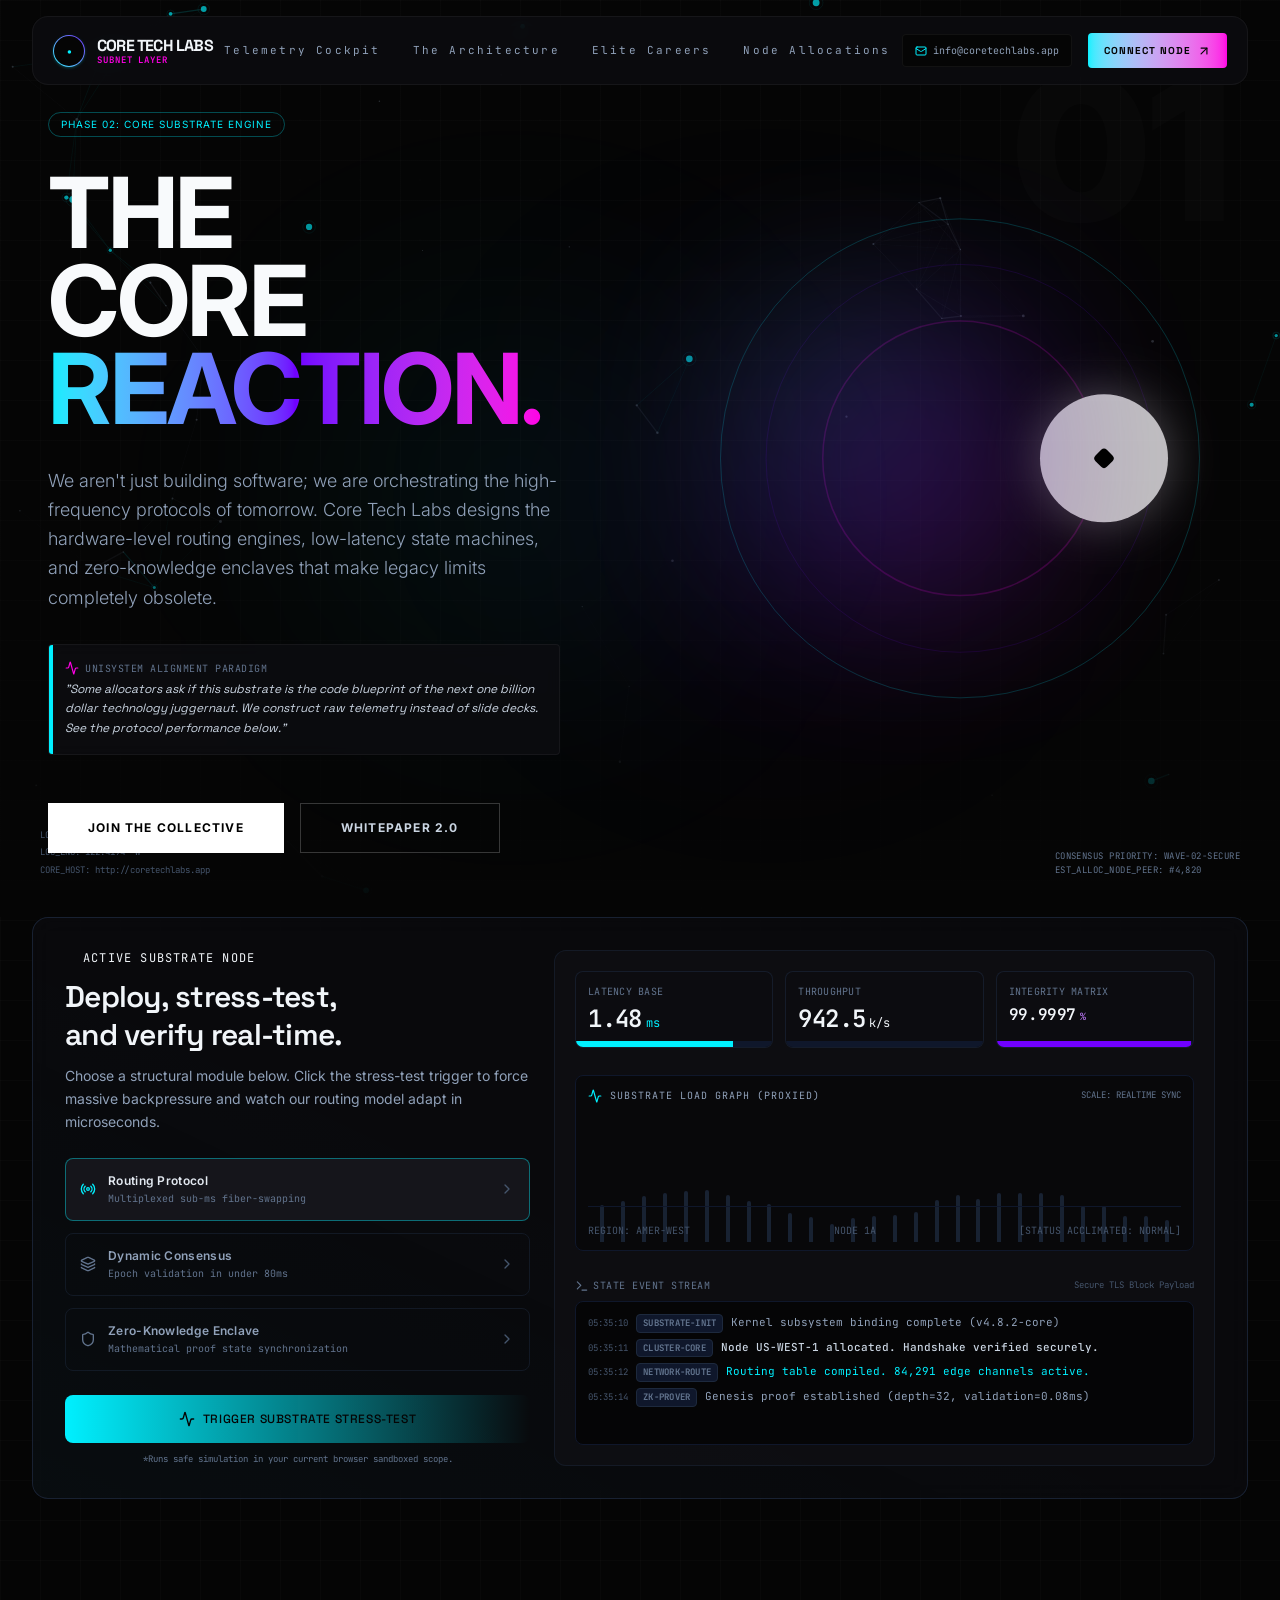
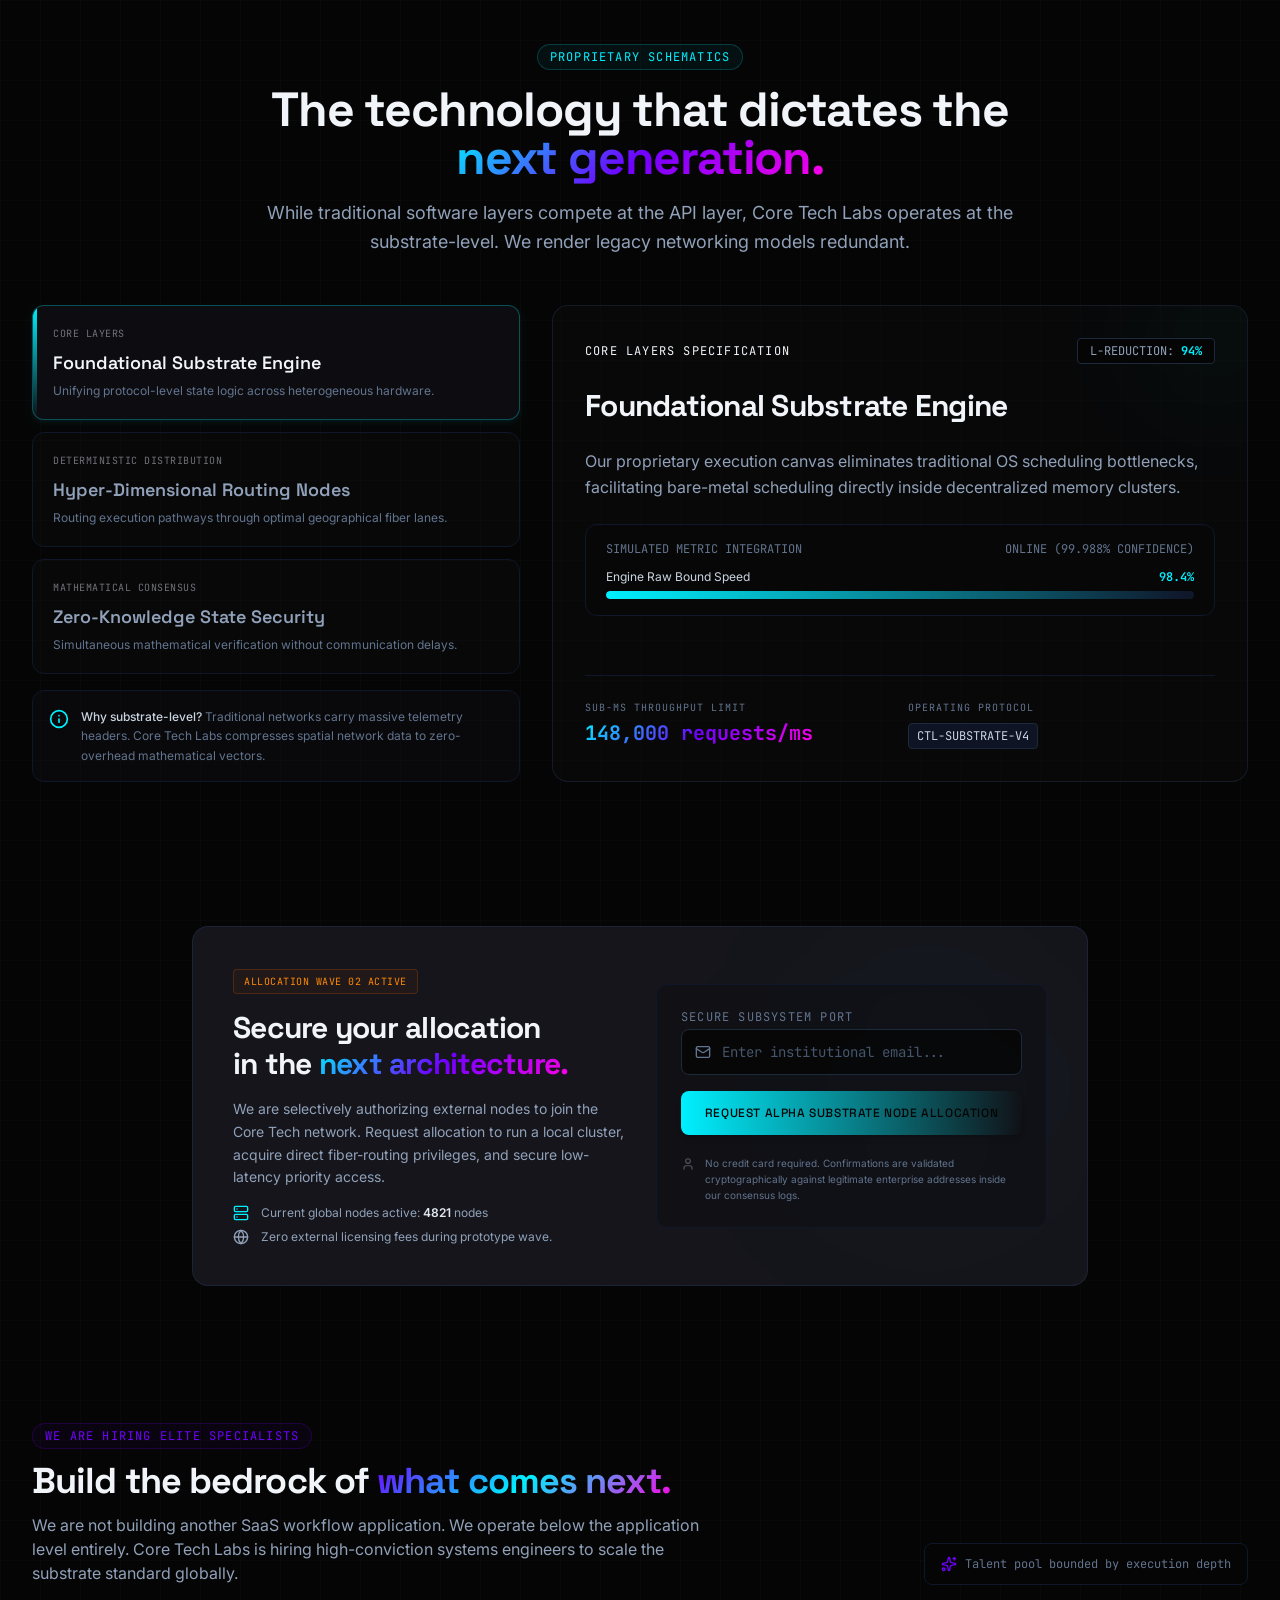
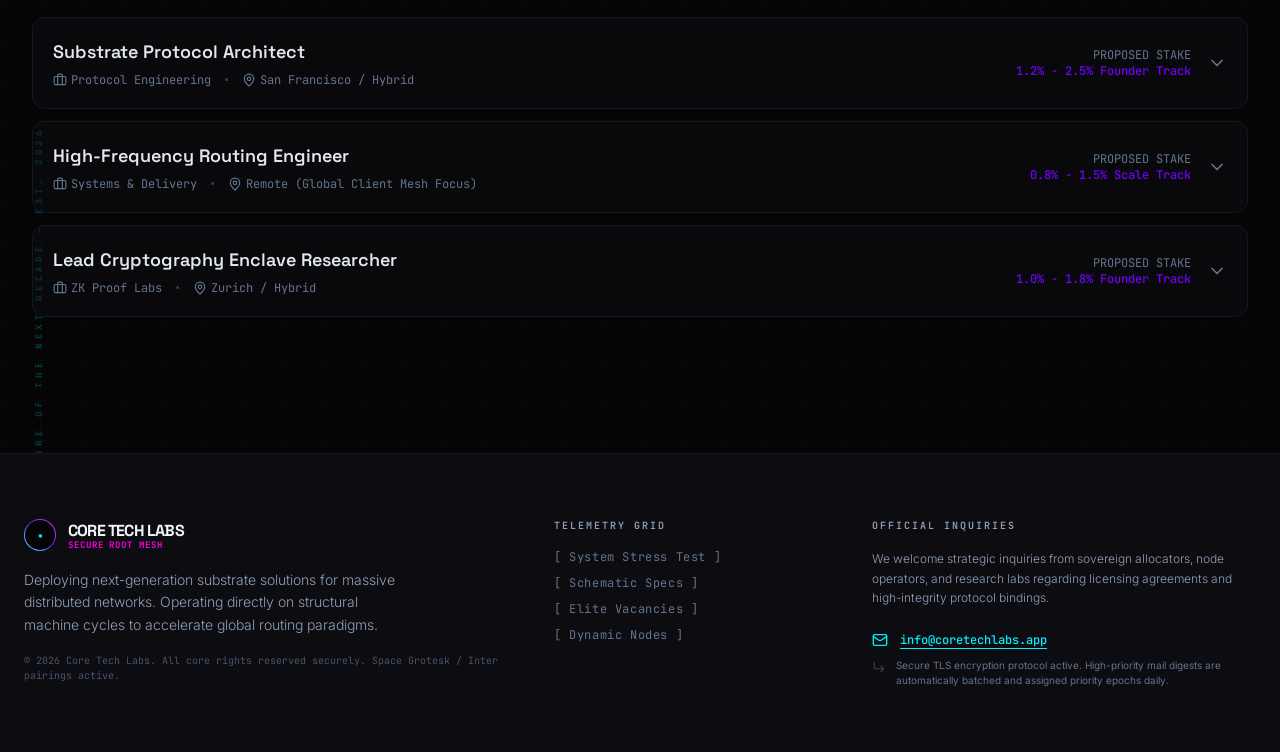
==== docs/index.html @ ce9cd4fb "CoreTech Labs landing page — AI Studio v2" ====
<!doctype html>
<html lang="en">
  <head>
    <meta charset="UTF-8" />
    <meta name="viewport" content="width=device-width, initial-scale=1.0" />
    <title>CoreTech Labs — Software Experiments</title>
    <script type="module" crossorigin src="./assets/index-CEmyGy9d.js"></script>
    <link rel="stylesheet" crossorigin href="./assets/index-C5Hu_gm9.css">
  </head>
  <body>
    <div id="root"></div>
  </body>
</html>
---- docs/assets/index-C5Hu_gm9.css ----
@import"https://fonts.googleapis.com/css2?family=Inter:ital,wght@0,300..900;1,300..900&family=Space+Grotesk:wght@300..700&family=JetBrains+Mono:ital,wght@0,100..800;1,100..800&display=swap";/*! tailwindcss v4.3.0 | MIT License | https://tailwindcss.com */@layer properties{@supports (((-webkit-hyphens:none)) and (not (margin-trim:inline))) or ((-moz-orient:inline) and (not (color:rgb(from red r g b)))){*,:before,:after,::backdrop{--tw-translate-x:0;--tw-translate-y:0;--tw-translate-z:0;--tw-scale-x:1;--tw-scale-y:1;--tw-scale-z:1;--tw-rotate-x:initial;--tw-rotate-y:initial;--tw-rotate-z:initial;--tw-skew-x:initial;--tw-skew-y:initial;--tw-scrollbar-thumb:#0000;--tw-scrollbar-track:#0000;--tw-space-y-reverse:0;--tw-space-x-reverse:0;--tw-border-style:solid;--tw-gradient-position:initial;--tw-gradient-from:#0000;--tw-gradient-via:#0000;--tw-gradient-to:#0000;--tw-gradient-stops:initial;--tw-gradient-via-stops:initial;--tw-gradient-from-position:0%;--tw-gradient-via-position:50%;--tw-gradient-to-position:100%;--tw-leading:initial;--tw-font-weight:initial;--tw-tracking:initial;--tw-shadow:0 0 #0000;--tw-shadow-color:initial;--tw-shadow-alpha:100%;--tw-inset-shadow:0 0 #0000;--tw-inset-shadow-color:initial;--tw-inset-shadow-alpha:100%;--tw-ring-color:initial;--tw-ring-shadow:0 0 #0000;--tw-inset-ring-color:initial;--tw-inset-ring-shadow:0 0 #0000;--tw-ring-inset:initial;--tw-ring-offset-width:0px;--tw-ring-offset-color:#fff;--tw-ring-offset-shadow:0 0 #0000;--tw-blur:initial;--tw-brightness:initial;--tw-contrast:initial;--tw-grayscale:initial;--tw-hue-rotate:initial;--tw-invert:initial;--tw-opacity:initial;--tw-saturate:initial;--tw-sepia:initial;--tw-drop-shadow:initial;--tw-drop-shadow-color:initial;--tw-drop-shadow-alpha:100%;--tw-drop-shadow-size:initial;--tw-backdrop-blur:initial;--tw-backdrop-brightness:initial;--tw-backdrop-contrast:initial;--tw-backdrop-grayscale:initial;--tw-backdrop-hue-rotate:initial;--tw-backdrop-invert:initial;--tw-backdrop-opacity:initial;--tw-backdrop-saturate:initial;--tw-backdrop-sepia:initial;--tw-duration:initial;--tw-ease:initial}}}@layer theme{:root,:host{--font-sans:"Inter", ui-sans-serif, system-ui, sans-serif;--font-mono:"JetBrains Mono", ui-monospace, monospace;--color-red-400:oklch(70.4% .191 22.216);--color-orange-400:oklch(75% .183 55.934);--color-orange-500:oklch(70.5% .213 47.604);--color-yellow-400:oklch(85.2% .199 91.936);--color-teal-950:oklch(27.7% .046 192.524);--color-purple-400:oklch(71.4% .203 305.504);--color-slate-50:oklch(98.4% .003 247.858);--color-slate-100:oklch(96.8% .007 247.896);--color-slate-200:oklch(92.9% .013 255.508);--color-slate-300:oklch(86.9% .022 252.894);--color-slate-400:oklch(70.4% .04 256.788);--color-slate-500:oklch(55.4% .046 257.417);--color-slate-600:oklch(44.6% .043 257.281);--color-slate-700:oklch(37.2% .044 257.287);--color-slate-800:oklch(27.9% .041 260.031);--color-slate-900:oklch(20.8% .042 265.755);--color-zinc-500:oklch(55.2% .016 285.938);--color-zinc-600:oklch(44.2% .017 285.786);--color-black:#000;--color-white:#fff;--spacing:.25rem;--container-sm:24rem;--container-lg:32rem;--container-2xl:42rem;--container-3xl:48rem;--container-4xl:56rem;--container-7xl:80rem;--text-xs:.75rem;--text-xs--line-height:calc(1 / .75);--text-sm:.875rem;--text-sm--line-height:calc(1.25 / .875);--text-base:1rem;--text-base--line-height: 1.5 ;--text-lg:1.125rem;--text-lg--line-height:calc(1.75 / 1.125);--text-xl:1.25rem;--text-xl--line-height:calc(1.75 / 1.25);--text-2xl:1.5rem;--text-2xl--line-height:calc(2 / 1.5);--text-3xl:1.875rem;--text-3xl--line-height: 1.2 ;--text-4xl:2.25rem;--text-4xl--line-height:calc(2.5 / 2.25);--text-5xl:3rem;--text-5xl--line-height:1;--font-weight-light:300;--font-weight-medium:500;--font-weight-semibold:600;--font-weight-bold:700;--font-weight-black:900;--tracking-tighter:-.05em;--tracking-tight:-.025em;--tracking-wide:.025em;--tracking-wider:.05em;--tracking-widest:.1em;--leading-tight:1.25;--leading-normal:1.5;--leading-relaxed:1.625;--radius-sm:.25rem;--radius-lg:.5rem;--radius-xl:.75rem;--radius-2xl:1rem;--ease-in-out:cubic-bezier(.4, 0, .2, 1);--animate-spin:spin 1s linear infinite;--animate-ping:ping 1s cubic-bezier(0, 0, .2, 1) infinite;--animate-pulse:pulse 2s cubic-bezier(.4, 0, .6, 1) infinite;--blur-sm:8px;--blur-md:12px;--blur-lg:16px;--default-transition-duration:.15s;--default-transition-timing-function:cubic-bezier(.4, 0, .2, 1);--default-font-family:var(--font-sans);--default-mono-font-family:var(--font-mono);--font-display:"Space Grotesk", "Inter", sans-serif;--color-brand-cyan:#00f0ff;--color-brand-purple:#7000ff;--color-brand-magenta:#ff00e5;--color-brand-dark:#050505;--color-brand-dark-surface:#0d0d11;--color-brand-dark-card:#15151b;--animate-glow:glow 4s ease-in-out infinite alternate;--animate-pulse-slow:pulse-slow 8s cubic-bezier(.4, 0, .6, 1) infinite;--animate-float:float 6s ease-in-out infinite}}@layer base{*,:after,:before,::backdrop{box-sizing:border-box;border:0 solid;margin:0;padding:0}::file-selector-button{box-sizing:border-box;border:0 solid;margin:0;padding:0}html,:host{-webkit-text-size-adjust:100%;-moz-tab-size:4;tab-size:4;line-height:1.5;font-family:var(--default-font-family,ui-sans-serif, system-ui, sans-serif, "Apple Color Emoji", "Segoe UI Emoji", "Segoe UI Symbol", "Noto Color Emoji");font-feature-settings:var(--default-font-feature-settings,normal);font-variation-settings:var(--default-font-variation-settings,normal);-webkit-tap-highlight-color:transparent}hr{height:0;color:inherit;border-top-width:1px}abbr:where([title]){-webkit-text-decoration:underline dotted;text-decoration:underline dotted}h1,h2,h3,h4,h5,h6{font-size:inherit;font-weight:inherit}a{color:inherit;-webkit-text-decoration:inherit;text-decoration:inherit}b,strong{font-weight:bolder}code,kbd,samp,pre{font-family:var(--default-mono-font-family,ui-monospace, SFMono-Regular, Menlo, Monaco, Consolas, "Liberation Mono", "Courier New", monospace);font-feature-settings:var(--default-mono-font-feature-settings,normal);font-variation-settings:var(--default-mono-font-variation-settings,normal);font-size:1em}small{font-size:80%}sub,sup{vertical-align:baseline;font-size:75%;line-height:0;position:relative}sub{bottom:-.25em}sup{top:-.5em}table{text-indent:0;border-color:inherit;border-collapse:collapse}:-moz-focusring{outline:auto}progress{vertical-align:baseline}summary{display:list-item}ol,ul,menu{list-style:none}img,svg,video,canvas,audio,iframe,embed,object{vertical-align:middle;display:block}img,video{max-width:100%;height:auto}button,input,select,optgroup,textarea{font:inherit;font-feature-settings:inherit;font-variation-settings:inherit;letter-spacing:inherit;color:inherit;opacity:1;background-color:#0000;border-radius:0}::file-selector-button{font:inherit;font-feature-settings:inherit;font-variation-settings:inherit;letter-spacing:inherit;color:inherit;opacity:1;background-color:#0000;border-radius:0}:where(select:is([multiple],[size])) optgroup{font-weight:bolder}:where(select:is([multiple],[size])) optgroup option{padding-inline-start:20px}::file-selector-button{margin-inline-end:4px}::placeholder{opacity:1}@supports (not ((-webkit-appearance:-apple-pay-button))) or (contain-intrinsic-size:1px){::placeholder{color:currentColor}@supports (color:color-mix(in lab,red,red)){::placeholder{color:color-mix(in oklab,currentcolor 50%,transparent)}}}textarea{resize:vertical}::-webkit-search-decoration{-webkit-appearance:none}::-webkit-date-and-time-value{min-height:1lh;text-align:inherit}::-webkit-datetime-edit{display:inline-flex}::-webkit-datetime-edit-fields-wrapper{padding:0}::-webkit-datetime-edit{padding-block:0}::-webkit-datetime-edit-year-field{padding-block:0}::-webkit-datetime-edit-month-field{padding-block:0}::-webkit-datetime-edit-day-field{padding-block:0}::-webkit-datetime-edit-hour-field{padding-block:0}::-webkit-datetime-edit-minute-field{padding-block:0}::-webkit-datetime-edit-second-field{padding-block:0}::-webkit-datetime-edit-millisecond-field{padding-block:0}::-webkit-datetime-edit-meridiem-field{padding-block:0}::-webkit-calendar-picker-indicator{line-height:1}:-moz-ui-invalid{box-shadow:none}button,input:where([type=button],[type=reset],[type=submit]){-webkit-appearance:button;-moz-appearance:button;appearance:button}::file-selector-button{-webkit-appearance:button;-moz-appearance:button;appearance:button}::-webkit-inner-spin-button{height:auto}::-webkit-outer-spin-button{height:auto}[hidden]:where(:not([hidden=until-found])){display:none!important}}@layer components;@layer utilities{.pointer-events-auto{pointer-events:auto}.pointer-events-none{pointer-events:none}.sr-only{clip-path:inset(50%);white-space:nowrap;border-width:0;width:1px;height:1px;margin:-1px;padding:0;position:absolute;overflow:hidden}.absolute{position:absolute}.fixed{position:fixed}.relative{position:relative}.inset-0{inset:calc(var(--spacing) * 0)}.inset-6{inset:calc(var(--spacing) * 6)}.inset-14{inset:calc(var(--spacing) * 14)}.inset-y-0{inset-block:calc(var(--spacing) * 0)}.-top-16{top:calc(var(--spacing) * -16)}.top-0{top:calc(var(--spacing) * 0)}.top-1\/2{top:50%}.top-1\/3{top:33.3333%}.top-4{top:calc(var(--spacing) * 4)}.-right-16{right:calc(var(--spacing) * -16)}.right-0{right:calc(var(--spacing) * 0)}.right-1\/4{right:25%}.right-4{right:calc(var(--spacing) * 4)}.right-10{right:calc(var(--spacing) * 10)}.bottom-0{bottom:calc(var(--spacing) * 0)}.bottom-1\/4{bottom:25%}.bottom-10{bottom:calc(var(--spacing) * 10)}.bottom-36{bottom:calc(var(--spacing) * 36)}.left-0{left:calc(var(--spacing) * 0)}.left-1\/4{left:25%}.left-4{left:calc(var(--spacing) * 4)}.left-10{left:calc(var(--spacing) * 10)}.z-10{z-index:10}.z-25{z-index:25}.z-30{z-index:30}.z-40{z-index:40}.z-50{z-index:50}.container{width:100%}@media(min-width:40rem){.container{max-width:40rem}}@media(min-width:48rem){.container{max-width:48rem}}@media(min-width:64rem){.container{max-width:64rem}}@media(min-width:80rem){.container{max-width:80rem}}@media(min-width:96rem){.container{max-width:96rem}}.mx-auto{margin-inline:auto}.-mt-1{margin-top:calc(var(--spacing) * -1)}.mt-0\.5{margin-top:calc(var(--spacing) * .5)}.mt-1{margin-top:calc(var(--spacing) * 1)}.mt-1\.5{margin-top:calc(var(--spacing) * 1.5)}.mt-2{margin-top:calc(var(--spacing) * 2)}.mt-2\.5{margin-top:calc(var(--spacing) * 2.5)}.mt-3{margin-top:calc(var(--spacing) * 3)}.mt-4{margin-top:calc(var(--spacing) * 4)}.mt-6{margin-top:calc(var(--spacing) * 6)}.mt-8{margin-top:calc(var(--spacing) * 8)}.mt-auto{margin-top:auto}.mr-2{margin-right:calc(var(--spacing) * 2)}.mb-1{margin-bottom:calc(var(--spacing) * 1)}.mb-2{margin-bottom:calc(var(--spacing) * 2)}.mb-3{margin-bottom:calc(var(--spacing) * 3)}.-ml-1{margin-left:calc(var(--spacing) * -1)}.line-clamp-2{-webkit-line-clamp:2;-webkit-box-orient:vertical;display:-webkit-box;overflow:hidden}.block{display:block}.flex{display:flex}.grid{display:grid}.hidden{display:none}.inline-block{display:inline-block}.inline-flex{display:inline-flex}.table{display:table}.h-1\.5{height:calc(var(--spacing) * 1.5)}.h-2{height:calc(var(--spacing) * 2)}.h-2\.5{height:calc(var(--spacing) * 2.5)}.h-3{height:calc(var(--spacing) * 3)}.h-3\.5{height:calc(var(--spacing) * 3.5)}.h-4{height:calc(var(--spacing) * 4)}.h-5{height:calc(var(--spacing) * 5)}.h-6{height:calc(var(--spacing) * 6)}.h-8{height:calc(var(--spacing) * 8)}.h-32{height:calc(var(--spacing) * 32)}.h-36{height:calc(var(--spacing) * 36)}.h-44{height:calc(var(--spacing) * 44)}.h-48{height:calc(var(--spacing) * 48)}.h-72{height:calc(var(--spacing) * 72)}.h-80{height:calc(var(--spacing) * 80)}.h-96{height:calc(var(--spacing) * 96)}.h-\[3px\]{height:3px}.h-\[480px\]{height:480px}.h-full{height:100%}.max-h-0{max-height:calc(var(--spacing) * 0)}.max-h-96{max-height:calc(var(--spacing) * 96)}.min-h-screen{min-height:100vh}.w-1{width:calc(var(--spacing) * 1)}.w-1\.5{width:calc(var(--spacing) * 1.5)}.w-1\/2{width:50%}.w-2\.5{width:calc(var(--spacing) * 2.5)}.w-3{width:calc(var(--spacing) * 3)}.w-3\.5{width:calc(var(--spacing) * 3.5)}.w-4{width:calc(var(--spacing) * 4)}.w-5{width:calc(var(--spacing) * 5)}.w-6{width:calc(var(--spacing) * 6)}.w-8{width:calc(var(--spacing) * 8)}.w-32{width:calc(var(--spacing) * 32)}.w-48{width:calc(var(--spacing) * 48)}.w-72{width:calc(var(--spacing) * 72)}.w-80{width:calc(var(--spacing) * 80)}.w-96{width:calc(var(--spacing) * 96)}.w-\[480px\]{width:480px}.w-full{width:100%}.max-w-2xl{max-width:var(--container-2xl)}.max-w-3xl{max-width:var(--container-3xl)}.max-w-4xl{max-width:var(--container-4xl)}.max-w-7xl{max-width:var(--container-7xl)}.max-w-\[180px\]{max-width:180px}.max-w-lg{max-width:var(--container-lg)}.max-w-sm{max-width:var(--container-sm)}.flex-1{flex:1}.shrink-0{flex-shrink:0}.origin-left{transform-origin:0}.-translate-y-1\/2{--tw-translate-y: -50% ;translate:var(--tw-translate-x) var(--tw-translate-y)}.scale-75{--tw-scale-x:75%;--tw-scale-y:75%;--tw-scale-z:75%;scale:var(--tw-scale-x) var(--tw-scale-y)}.scale-90{--tw-scale-x:90%;--tw-scale-y:90%;--tw-scale-z:90%;scale:var(--tw-scale-x) var(--tw-scale-y)}.scale-100{--tw-scale-x:100%;--tw-scale-y:100%;--tw-scale-z:100%;scale:var(--tw-scale-x) var(--tw-scale-y)}.-rotate-90{rotate:-90deg}.rotate-45{rotate:45deg}.rotate-180{rotate:180deg}.transform{transform:var(--tw-rotate-x,) var(--tw-rotate-y,) var(--tw-rotate-z,) var(--tw-skew-x,) var(--tw-skew-y,)}.animate-float{animation:var(--animate-float)}.animate-glow{animation:var(--animate-glow)}.animate-ping{animation:var(--animate-ping)}.animate-pulse{animation:var(--animate-pulse)}.animate-pulse-slow{animation:var(--animate-pulse-slow)}.animate-spin{animation:var(--animate-spin)}.cursor-not-allowed{cursor:not-allowed}.cursor-pointer{cursor:pointer}.resize{resize:both}.scroll-mt-28{scroll-margin-top:calc(var(--spacing) * 28)}.scroll-mt-32{scroll-margin-top:calc(var(--spacing) * 32)}.scrollbar-thin{scrollbar-width:thin}.scrollbar-thumb-slate-800{--tw-scrollbar-thumb:var(--color-slate-800);scrollbar-color:var(--tw-scrollbar-thumb) var(--tw-scrollbar-track)}.grid-cols-1{grid-template-columns:repeat(1,minmax(0,1fr))}.grid-cols-2{grid-template-columns:repeat(2,minmax(0,1fr))}.grid-cols-3{grid-template-columns:repeat(3,minmax(0,1fr))}.flex-col{flex-direction:column}.flex-wrap{flex-wrap:wrap}.items-baseline{align-items:baseline}.items-center{align-items:center}.items-end{align-items:flex-end}.items-start{align-items:flex-start}.items-stretch{align-items:stretch}.justify-between{justify-content:space-between}.justify-center{justify-content:center}.justify-start{justify-content:flex-start}.gap-3{gap:calc(var(--spacing) * 3)}.gap-4{gap:calc(var(--spacing) * 4)}.gap-6{gap:calc(var(--spacing) * 6)}.gap-8{gap:calc(var(--spacing) * 8)}.gap-10{gap:calc(var(--spacing) * 10)}:where(.space-y-1>:not(:last-child)){--tw-space-y-reverse:0;margin-block-start:calc(calc(var(--spacing) * 1) * var(--tw-space-y-reverse));margin-block-end:calc(calc(var(--spacing) * 1) * calc(1 - var(--tw-space-y-reverse)))}:where(.space-y-1\.5>:not(:last-child)){--tw-space-y-reverse:0;margin-block-start:calc(calc(var(--spacing) * 1.5) * var(--tw-space-y-reverse));margin-block-end:calc(calc(var(--spacing) * 1.5) * calc(1 - var(--tw-space-y-reverse)))}:where(.space-y-2>:not(:last-child)){--tw-space-y-reverse:0;margin-block-start:calc(calc(var(--spacing) * 2) * var(--tw-space-y-reverse));margin-block-end:calc(calc(var(--spacing) * 2) * calc(1 - var(--tw-space-y-reverse)))}:where(.space-y-2\.5>:not(:last-child)){--tw-space-y-reverse:0;margin-block-start:calc(calc(var(--spacing) * 2.5) * var(--tw-space-y-reverse));margin-block-end:calc(calc(var(--spacing) * 2.5) * calc(1 - var(--tw-space-y-reverse)))}:where(.space-y-3>:not(:last-child)){--tw-space-y-reverse:0;margin-block-start:calc(calc(var(--spacing) * 3) * var(--tw-space-y-reverse));margin-block-end:calc(calc(var(--spacing) * 3) * calc(1 - var(--tw-space-y-reverse)))}:where(.space-y-4>:not(:last-child)){--tw-space-y-reverse:0;margin-block-start:calc(calc(var(--spacing) * 4) * var(--tw-space-y-reverse));margin-block-end:calc(calc(var(--spacing) * 4) * calc(1 - var(--tw-space-y-reverse)))}:where(.space-y-6>:not(:last-child)){--tw-space-y-reverse:0;margin-block-start:calc(calc(var(--spacing) * 6) * var(--tw-space-y-reverse));margin-block-end:calc(calc(var(--spacing) * 6) * calc(1 - var(--tw-space-y-reverse)))}:where(.space-y-8>:not(:last-child)){--tw-space-y-reverse:0;margin-block-start:calc(calc(var(--spacing) * 8) * var(--tw-space-y-reverse));margin-block-end:calc(calc(var(--spacing) * 8) * calc(1 - var(--tw-space-y-reverse)))}:where(.space-y-12>:not(:last-child)){--tw-space-y-reverse:0;margin-block-start:calc(calc(var(--spacing) * 12) * var(--tw-space-y-reverse));margin-block-end:calc(calc(var(--spacing) * 12) * calc(1 - var(--tw-space-y-reverse)))}:where(.space-y-24>:not(:last-child)){--tw-space-y-reverse:0;margin-block-start:calc(calc(var(--spacing) * 24) * var(--tw-space-y-reverse));margin-block-end:calc(calc(var(--spacing) * 24) * calc(1 - var(--tw-space-y-reverse)))}:where(.space-x-1>:not(:last-child)){--tw-space-x-reverse:0;margin-inline-start:calc(calc(var(--spacing) * 1) * var(--tw-space-x-reverse));margin-inline-end:calc(calc(var(--spacing) * 1) * calc(1 - var(--tw-space-x-reverse)))}:where(.space-x-1\.5>:not(:last-child)){--tw-space-x-reverse:0;margin-inline-start:calc(calc(var(--spacing) * 1.5) * var(--tw-space-x-reverse));margin-inline-end:calc(calc(var(--spacing) * 1.5) * calc(1 - var(--tw-space-x-reverse)))}:where(.space-x-2>:not(:last-child)){--tw-space-x-reverse:0;margin-inline-start:calc(calc(var(--spacing) * 2) * var(--tw-space-x-reverse));margin-inline-end:calc(calc(var(--spacing) * 2) * calc(1 - var(--tw-space-x-reverse)))}:where(.space-x-2\.5>:not(:last-child)){--tw-space-x-reverse:0;margin-inline-start:calc(calc(var(--spacing) * 2.5) * var(--tw-space-x-reverse));margin-inline-end:calc(calc(var(--spacing) * 2.5) * calc(1 - var(--tw-space-x-reverse)))}:where(.space-x-3>:not(:last-child)){--tw-space-x-reverse:0;margin-inline-start:calc(calc(var(--spacing) * 3) * var(--tw-space-x-reverse));margin-inline-end:calc(calc(var(--spacing) * 3) * calc(1 - var(--tw-space-x-reverse)))}:where(.space-x-4>:not(:last-child)){--tw-space-x-reverse:0;margin-inline-start:calc(calc(var(--spacing) * 4) * var(--tw-space-x-reverse));margin-inline-end:calc(calc(var(--spacing) * 4) * calc(1 - var(--tw-space-x-reverse)))}:where(.space-x-8>:not(:last-child)){--tw-space-x-reverse:0;margin-inline-start:calc(calc(var(--spacing) * 8) * var(--tw-space-x-reverse));margin-inline-end:calc(calc(var(--spacing) * 8) * calc(1 - var(--tw-space-x-reverse)))}.self-end{align-self:flex-end}.truncate{text-overflow:ellipsis;white-space:nowrap;overflow:hidden}.overflow-hidden{overflow:hidden}.overflow-x-hidden{overflow-x:hidden}.overflow-y-auto{overflow-y:auto}.rounded{border-radius:.25rem}.rounded-2xl{border-radius:var(--radius-2xl)}.rounded-\[60px\]{border-radius:60px}.rounded-full{border-radius:3.40282e38px}.rounded-lg{border-radius:var(--radius-lg)}.rounded-sm{border-radius:var(--radius-sm)}.rounded-xl{border-radius:var(--radius-xl)}.rounded-t-sm{border-top-left-radius:var(--radius-sm);border-top-right-radius:var(--radius-sm)}.border{border-style:var(--tw-border-style);border-width:1px}.border-2{border-style:var(--tw-border-style);border-width:2px}.border-\[0\.5px\]{border-style:var(--tw-border-style);border-width:.5px}.border-t{border-top-style:var(--tw-border-style);border-top-width:1px}.border-b{border-bottom-style:var(--tw-border-style);border-bottom-width:1px}.border-brand-cyan\/20{border-color:#00f0ff33}@supports (color:color-mix(in lab,red,red)){.border-brand-cyan\/20{border-color:color-mix(in oklab,var(--color-brand-cyan) 20%,transparent)}}.border-brand-cyan\/25{border-color:#00f0ff40}@supports (color:color-mix(in lab,red,red)){.border-brand-cyan\/25{border-color:color-mix(in oklab,var(--color-brand-cyan) 25%,transparent)}}.border-brand-cyan\/30{border-color:#00f0ff4d}@supports (color:color-mix(in lab,red,red)){.border-brand-cyan\/30{border-color:color-mix(in oklab,var(--color-brand-cyan) 30%,transparent)}}.border-brand-cyan\/40{border-color:#00f0ff66}@supports (color:color-mix(in lab,red,red)){.border-brand-cyan\/40{border-color:color-mix(in oklab,var(--color-brand-cyan) 40%,transparent)}}.border-brand-magenta\/25{border-color:#ff00e540}@supports (color:color-mix(in lab,red,red)){.border-brand-magenta\/25{border-color:color-mix(in oklab,var(--color-brand-magenta) 25%,transparent)}}.border-brand-purple\/20{border-color:#7000ff33}@supports (color:color-mix(in lab,red,red)){.border-brand-purple\/20{border-color:color-mix(in oklab,var(--color-brand-purple) 20%,transparent)}}.border-brand-purple\/30{border-color:#7000ff4d}@supports (color:color-mix(in lab,red,red)){.border-brand-purple\/30{border-color:color-mix(in oklab,var(--color-brand-purple) 30%,transparent)}}.border-orange-500\/20{border-color:#fe6e0033}@supports (color:color-mix(in lab,red,red)){.border-orange-500\/20{border-color:color-mix(in oklab,var(--color-orange-500) 20%,transparent)}}.border-slate-800{border-color:var(--color-slate-800)}.border-slate-800\/50{border-color:#1d293d80}@supports (color:color-mix(in lab,red,red)){.border-slate-800\/50{border-color:color-mix(in oklab,var(--color-slate-800) 50%,transparent)}}.border-slate-800\/60{border-color:#1d293d99}@supports (color:color-mix(in lab,red,red)){.border-slate-800\/60{border-color:color-mix(in oklab,var(--color-slate-800) 60%,transparent)}}.border-slate-800\/80{border-color:#1d293dcc}@supports (color:color-mix(in lab,red,red)){.border-slate-800\/80{border-color:color-mix(in oklab,var(--color-slate-800) 80%,transparent)}}.border-slate-900{border-color:var(--color-slate-900)}.border-white\/5{border-color:#ffffff0d}@supports (color:color-mix(in lab,red,red)){.border-white\/5{border-color:color-mix(in oklab,var(--color-white) 5%,transparent)}}.border-white\/20{border-color:#fff3}@supports (color:color-mix(in lab,red,red)){.border-white\/20{border-color:color-mix(in oklab,var(--color-white) 20%,transparent)}}.bg-black{background-color:var(--color-black)}.bg-brand-cyan{background-color:var(--color-brand-cyan)}.bg-brand-cyan\/2{background-color:#00f0ff05}@supports (color:color-mix(in lab,red,red)){.bg-brand-cyan\/2{background-color:color-mix(in oklab,var(--color-brand-cyan) 2%,transparent)}}.bg-brand-cyan\/5{background-color:#00f0ff0d}@supports (color:color-mix(in lab,red,red)){.bg-brand-cyan\/5{background-color:color-mix(in oklab,var(--color-brand-cyan) 5%,transparent)}}.bg-brand-dark{background-color:var(--color-brand-dark)}.bg-brand-dark-card{background-color:var(--color-brand-dark-card)}.bg-brand-dark-card\/20{background-color:#15151b33}@supports (color:color-mix(in lab,red,red)){.bg-brand-dark-card\/20{background-color:color-mix(in oklab,var(--color-brand-dark-card) 20%,transparent)}}.bg-brand-dark-card\/30{background-color:#15151b4d}@supports (color:color-mix(in lab,red,red)){.bg-brand-dark-card\/30{background-color:color-mix(in oklab,var(--color-brand-dark-card) 30%,transparent)}}.bg-brand-dark-card\/40{background-color:#15151b66}@supports (color:color-mix(in lab,red,red)){.bg-brand-dark-card\/40{background-color:color-mix(in oklab,var(--color-brand-dark-card) 40%,transparent)}}.bg-brand-dark-surface{background-color:var(--color-brand-dark-surface)}.bg-brand-dark-surface\/40{background-color:#0d0d1166}@supports (color:color-mix(in lab,red,red)){.bg-brand-dark-surface\/40{background-color:color-mix(in oklab,var(--color-brand-dark-surface) 40%,transparent)}}.bg-brand-dark-surface\/50{background-color:#0d0d1180}@supports (color:color-mix(in lab,red,red)){.bg-brand-dark-surface\/50{background-color:color-mix(in oklab,var(--color-brand-dark-surface) 50%,transparent)}}.bg-brand-dark-surface\/60{background-color:#0d0d1199}@supports (color:color-mix(in lab,red,red)){.bg-brand-dark-surface\/60{background-color:color-mix(in oklab,var(--color-brand-dark-surface) 60%,transparent)}}.bg-brand-dark-surface\/75{background-color:#0d0d11bf}@supports (color:color-mix(in lab,red,red)){.bg-brand-dark-surface\/75{background-color:color-mix(in oklab,var(--color-brand-dark-surface) 75%,transparent)}}.bg-brand-dark-surface\/80{background-color:#0d0d11cc}@supports (color:color-mix(in lab,red,red)){.bg-brand-dark-surface\/80{background-color:color-mix(in oklab,var(--color-brand-dark-surface) 80%,transparent)}}.bg-brand-dark\/40{background-color:#05050566}@supports (color:color-mix(in lab,red,red)){.bg-brand-dark\/40{background-color:color-mix(in oklab,var(--color-brand-dark) 40%,transparent)}}.bg-brand-dark\/50{background-color:#05050580}@supports (color:color-mix(in lab,red,red)){.bg-brand-dark\/50{background-color:color-mix(in oklab,var(--color-brand-dark) 50%,transparent)}}.bg-brand-dark\/80{background-color:#050505cc}@supports (color:color-mix(in lab,red,red)){.bg-brand-dark\/80{background-color:color-mix(in oklab,var(--color-brand-dark) 80%,transparent)}}.bg-brand-dark\/90{background-color:#050505e6}@supports (color:color-mix(in lab,red,red)){.bg-brand-dark\/90{background-color:color-mix(in oklab,var(--color-brand-dark) 90%,transparent)}}.bg-brand-purple{background-color:var(--color-brand-purple)}.bg-brand-purple\/5{background-color:#7000ff0d}@supports (color:color-mix(in lab,red,red)){.bg-brand-purple\/5{background-color:color-mix(in oklab,var(--color-brand-purple) 5%,transparent)}}.bg-orange-500\/5{background-color:#fe6e000d}@supports (color:color-mix(in lab,red,red)){.bg-orange-500\/5{background-color:color-mix(in oklab,var(--color-orange-500) 5%,transparent)}}.bg-slate-800{background-color:var(--color-slate-800)}.bg-slate-900{background-color:var(--color-slate-900)}.bg-slate-900\/80{background-color:#0f172bcc}@supports (color:color-mix(in lab,red,red)){.bg-slate-900\/80{background-color:color-mix(in oklab,var(--color-slate-900) 80%,transparent)}}.bg-teal-950\/40{background-color:#022f2e66}@supports (color:color-mix(in lab,red,red)){.bg-teal-950\/40{background-color:color-mix(in oklab,var(--color-teal-950) 40%,transparent)}}.bg-transparent{background-color:#0000}.bg-white{background-color:var(--color-white)}.bg-gradient-to-b{--tw-gradient-position:to bottom in oklab;background-image:linear-gradient(var(--tw-gradient-stops))}.bg-gradient-to-br{--tw-gradient-position:to bottom right in oklab;background-image:linear-gradient(var(--tw-gradient-stops))}.bg-gradient-to-r{--tw-gradient-position:to right in oklab;background-image:linear-gradient(var(--tw-gradient-stops))}.bg-gradient-to-t{--tw-gradient-position:to top in oklab;background-image:linear-gradient(var(--tw-gradient-stops))}.bg-gradient-to-tr{--tw-gradient-position:to top right in oklab;background-image:linear-gradient(var(--tw-gradient-stops))}.from-brand-cyan{--tw-gradient-from:var(--color-brand-cyan);--tw-gradient-stops:var(--tw-gradient-via-stops,var(--tw-gradient-position), var(--tw-gradient-from) var(--tw-gradient-from-position), var(--tw-gradient-to) var(--tw-gradient-to-position))}.from-brand-cyan\/2{--tw-gradient-from:#00f0ff05}@supports (color:color-mix(in lab,red,red)){.from-brand-cyan\/2{--tw-gradient-from:color-mix(in oklab, var(--color-brand-cyan) 2%, transparent)}}.from-brand-cyan\/2{--tw-gradient-stops:var(--tw-gradient-via-stops,var(--tw-gradient-position), var(--tw-gradient-from) var(--tw-gradient-from-position), var(--tw-gradient-to) var(--tw-gradient-to-position))}.from-brand-dark{--tw-gradient-from:var(--color-brand-dark);--tw-gradient-stops:var(--tw-gradient-via-stops,var(--tw-gradient-position), var(--tw-gradient-from) var(--tw-gradient-from-position), var(--tw-gradient-to) var(--tw-gradient-to-position))}.from-brand-purple{--tw-gradient-from:var(--color-brand-purple);--tw-gradient-stops:var(--tw-gradient-via-stops,var(--tw-gradient-position), var(--tw-gradient-from) var(--tw-gradient-from-position), var(--tw-gradient-to) var(--tw-gradient-to-position))}.via-brand-dark\/20{--tw-gradient-via:#05050533}@supports (color:color-mix(in lab,red,red)){.via-brand-dark\/20{--tw-gradient-via:color-mix(in oklab, var(--color-brand-dark) 20%, transparent)}}.via-brand-dark\/20{--tw-gradient-via-stops:var(--tw-gradient-position), var(--tw-gradient-from) var(--tw-gradient-from-position), var(--tw-gradient-via) var(--tw-gradient-via-position), var(--tw-gradient-to) var(--tw-gradient-to-position);--tw-gradient-stops:var(--tw-gradient-via-stops)}.via-brand-purple{--tw-gradient-via:var(--color-brand-purple);--tw-gradient-via-stops:var(--tw-gradient-position), var(--tw-gradient-from) var(--tw-gradient-from-position), var(--tw-gradient-via) var(--tw-gradient-via-position), var(--tw-gradient-to) var(--tw-gradient-to-position);--tw-gradient-stops:var(--tw-gradient-via-stops)}.via-transparent{--tw-gradient-via:transparent;--tw-gradient-via-stops:var(--tw-gradient-position), var(--tw-gradient-from) var(--tw-gradient-from-position), var(--tw-gradient-via) var(--tw-gradient-via-position), var(--tw-gradient-to) var(--tw-gradient-to-position);--tw-gradient-stops:var(--tw-gradient-via-stops)}.to-brand-dark\/10{--tw-gradient-to:#0505051a}@supports (color:color-mix(in lab,red,red)){.to-brand-dark\/10{--tw-gradient-to:color-mix(in oklab, var(--color-brand-dark) 10%, transparent)}}.to-brand-dark\/10{--tw-gradient-stops:var(--tw-gradient-via-stops,var(--tw-gradient-position), var(--tw-gradient-from) var(--tw-gradient-from-position), var(--tw-gradient-to) var(--tw-gradient-to-position))}.to-brand-magenta{--tw-gradient-to:var(--color-brand-magenta);--tw-gradient-stops:var(--tw-gradient-via-stops,var(--tw-gradient-position), var(--tw-gradient-from) var(--tw-gradient-from-position), var(--tw-gradient-to) var(--tw-gradient-to-position))}.to-brand-purple{--tw-gradient-to:var(--color-brand-purple);--tw-gradient-stops:var(--tw-gradient-via-stops,var(--tw-gradient-position), var(--tw-gradient-from) var(--tw-gradient-from-position), var(--tw-gradient-to) var(--tw-gradient-to-position))}.bg-clip-text{-webkit-background-clip:text;background-clip:text}.p-1\.5{padding:calc(var(--spacing) * 1.5)}.p-2{padding:calc(var(--spacing) * 2)}.p-3{padding:calc(var(--spacing) * 3)}.p-3\.5{padding:calc(var(--spacing) * 3.5)}.p-4{padding:calc(var(--spacing) * 4)}.p-5{padding:calc(var(--spacing) * 5)}.p-6{padding:calc(var(--spacing) * 6)}.p-12{padding:calc(var(--spacing) * 12)}.p-\[1px\]{padding:1px}.px-1\.5{padding-inline:calc(var(--spacing) * 1.5)}.px-2{padding-inline:calc(var(--spacing) * 2)}.px-2\.5{padding-inline:calc(var(--spacing) * 2.5)}.px-3{padding-inline:calc(var(--spacing) * 3)}.px-4{padding-inline:calc(var(--spacing) * 4)}.px-5{padding-inline:calc(var(--spacing) * 5)}.px-6{padding-inline:calc(var(--spacing) * 6)}.px-10{padding-inline:calc(var(--spacing) * 10)}.py-0\.25{padding-block:calc(var(--spacing) * .25)}.py-1{padding-block:calc(var(--spacing) * 1)}.py-2{padding-block:calc(var(--spacing) * 2)}.py-2\.5{padding-block:calc(var(--spacing) * 2.5)}.py-3{padding-block:calc(var(--spacing) * 3)}.py-3\.5{padding-block:calc(var(--spacing) * 3.5)}.py-4{padding-block:calc(var(--spacing) * 4)}.py-10{padding-block:calc(var(--spacing) * 10)}.py-12{padding-block:calc(var(--spacing) * 12)}.py-16{padding-block:calc(var(--spacing) * 16)}.pt-1{padding-top:calc(var(--spacing) * 1)}.pt-2{padding-top:calc(var(--spacing) * 2)}.pt-3{padding-top:calc(var(--spacing) * 3)}.pt-4{padding-top:calc(var(--spacing) * 4)}.pt-6{padding-top:calc(var(--spacing) * 6)}.pt-10{padding-top:calc(var(--spacing) * 10)}.pt-28{padding-top:calc(var(--spacing) * 28)}.pr-4{padding-right:calc(var(--spacing) * 4)}.pb-2{padding-bottom:calc(var(--spacing) * 2)}.pb-16{padding-bottom:calc(var(--spacing) * 16)}.pb-24{padding-bottom:calc(var(--spacing) * 24)}.pl-3\.5{padding-left:calc(var(--spacing) * 3.5)}.pl-10{padding-left:calc(var(--spacing) * 10)}.text-center{text-align:center}.text-left{text-align:left}.text-right{text-align:right}.font-display{font-family:var(--font-display)}.font-mono{font-family:var(--font-mono)}.font-sans{font-family:var(--font-sans)}.text-2xl{font-size:var(--text-2xl);line-height:var(--tw-leading,var(--text-2xl--line-height))}.text-3xl{font-size:var(--text-3xl);line-height:var(--tw-leading,var(--text-3xl--line-height))}.text-base{font-size:var(--text-base);line-height:var(--tw-leading,var(--text-base--line-height))}.text-lg{font-size:var(--text-lg);line-height:var(--tw-leading,var(--text-lg--line-height))}.text-sm{font-size:var(--text-sm);line-height:var(--tw-leading,var(--text-sm--line-height))}.text-xl{font-size:var(--text-xl);line-height:var(--tw-leading,var(--text-xl--line-height))}.text-xs{font-size:var(--text-xs);line-height:var(--tw-leading,var(--text-xs--line-height))}.text-\[9px\]{font-size:9px}.text-\[10px\]{font-size:10px}.text-\[11px\]{font-size:11px}.text-\[52px\]{font-size:52px}.text-\[120px\]{font-size:120px}.leading-\[0\.9\]{--tw-leading:.9;line-height:.9}.leading-none{--tw-leading:1;line-height:1}.leading-normal{--tw-leading:var(--leading-normal);line-height:var(--leading-normal)}.leading-relaxed{--tw-leading:var(--leading-relaxed);line-height:var(--leading-relaxed)}.leading-tight{--tw-leading:var(--leading-tight);line-height:var(--leading-tight)}.font-black{--tw-font-weight:var(--font-weight-black);font-weight:var(--font-weight-black)}.font-bold{--tw-font-weight:var(--font-weight-bold);font-weight:var(--font-weight-bold)}.font-light{--tw-font-weight:var(--font-weight-light);font-weight:var(--font-weight-light)}.font-medium{--tw-font-weight:var(--font-weight-medium);font-weight:var(--font-weight-medium)}.font-semibold{--tw-font-weight:var(--font-weight-semibold);font-weight:var(--font-weight-semibold)}.tracking-\[0\.2em\]{--tw-tracking:.2em;letter-spacing:.2em}.tracking-\[0\.52em\]{--tw-tracking:.52em;letter-spacing:.52em}.tracking-tight{--tw-tracking:var(--tracking-tight);letter-spacing:var(--tracking-tight)}.tracking-tighter{--tw-tracking:var(--tracking-tighter);letter-spacing:var(--tracking-tighter)}.tracking-wide{--tw-tracking:var(--tracking-wide);letter-spacing:var(--tracking-wide)}.tracking-wider{--tw-tracking:var(--tracking-wider);letter-spacing:var(--tracking-wider)}.tracking-widest{--tw-tracking:var(--tracking-widest);letter-spacing:var(--tracking-widest)}.break-all{word-break:break-all}.text-black{color:var(--color-black)}.text-brand-cyan{color:var(--color-brand-cyan)}.text-brand-cyan\/30{color:#00f0ff4d}@supports (color:color-mix(in lab,red,red)){.text-brand-cyan\/30{color:color-mix(in oklab,var(--color-brand-cyan) 30%,transparent)}}.text-brand-dark{color:var(--color-brand-dark)}.text-brand-magenta{color:var(--color-brand-magenta)}.text-brand-purple{color:var(--color-brand-purple)}.text-orange-400{color:var(--color-orange-400)}.text-purple-400{color:var(--color-purple-400)}.text-slate-50{color:var(--color-slate-50)}.text-slate-100{color:var(--color-slate-100)}.text-slate-200{color:var(--color-slate-200)}.text-slate-300{color:var(--color-slate-300)}.text-slate-400{color:var(--color-slate-400)}.text-slate-500{color:var(--color-slate-500)}.text-slate-600{color:var(--color-slate-600)}.text-slate-700{color:var(--color-slate-700)}.text-transparent{color:#0000}.text-white{color:var(--color-white)}.text-white\/\[0\.015\]{color:#ffffff04}@supports (color:color-mix(in lab,red,red)){.text-white\/\[0\.015\]{color:color-mix(in oklab,var(--color-white) 1.5%,transparent)}}.text-yellow-400{color:var(--color-yellow-400)}.text-zinc-500{color:var(--color-zinc-500)}.text-zinc-600{color:var(--color-zinc-600)}.uppercase{text-transform:uppercase}.italic{font-style:italic}.underline{text-decoration-line:underline}.underline-offset-4{text-underline-offset:4px}.antialiased{-webkit-font-smoothing:antialiased;-moz-osx-font-smoothing:grayscale}.placeholder-slate-600::placeholder{color:var(--color-slate-600)}.opacity-25{opacity:.25}.opacity-35{opacity:.35}.opacity-45{opacity:.45}.opacity-75{opacity:.75}.opacity-80{opacity:.8}.opacity-85{opacity:.85}.shadow-\[0_0_50px_rgba\(255\,255\,255\,0\.4\)\]{--tw-shadow:0 0 50px var(--tw-shadow-color,#fff6);box-shadow:var(--tw-inset-shadow),var(--tw-inset-ring-shadow),var(--tw-ring-offset-shadow),var(--tw-ring-shadow),var(--tw-shadow)}.shadow-md{--tw-shadow:0 4px 6px -1px var(--tw-shadow-color,#0000001a), 0 2px 4px -2px var(--tw-shadow-color,#0000001a);box-shadow:var(--tw-inset-shadow),var(--tw-inset-ring-shadow),var(--tw-ring-offset-shadow),var(--tw-ring-shadow),var(--tw-shadow)}.shadow-sm{--tw-shadow:0 1px 3px 0 var(--tw-shadow-color,#0000001a), 0 1px 2px -1px var(--tw-shadow-color,#0000001a);box-shadow:var(--tw-inset-shadow),var(--tw-inset-ring-shadow),var(--tw-ring-offset-shadow),var(--tw-ring-shadow),var(--tw-shadow)}.shadow-brand-cyan\/5{--tw-shadow-color:#00f0ff0d}@supports (color:color-mix(in lab,red,red)){.shadow-brand-cyan\/5{--tw-shadow-color:color-mix(in oklab, color-mix(in oklab, var(--color-brand-cyan) 5%, transparent) var(--tw-shadow-alpha), transparent)}}.shadow-brand-cyan\/20{--tw-shadow-color:#00f0ff33}@supports (color:color-mix(in lab,red,red)){.shadow-brand-cyan\/20{--tw-shadow-color:color-mix(in oklab, color-mix(in oklab, var(--color-brand-cyan) 20%, transparent) var(--tw-shadow-alpha), transparent)}}.shadow-brand-purple\/5{--tw-shadow-color:#7000ff0d}@supports (color:color-mix(in lab,red,red)){.shadow-brand-purple\/5{--tw-shadow-color:color-mix(in oklab, color-mix(in oklab, var(--color-brand-purple) 5%, transparent) var(--tw-shadow-alpha), transparent)}}.blur-\[40px\]{--tw-blur:blur(40px);filter:var(--tw-blur,) var(--tw-brightness,) var(--tw-contrast,) var(--tw-grayscale,) var(--tw-hue-rotate,) var(--tw-invert,) var(--tw-saturate,) var(--tw-sepia,) var(--tw-drop-shadow,)}.blur-\[80px\]{--tw-blur:blur(80px);filter:var(--tw-blur,) var(--tw-brightness,) var(--tw-contrast,) var(--tw-grayscale,) var(--tw-hue-rotate,) var(--tw-invert,) var(--tw-saturate,) var(--tw-sepia,) var(--tw-drop-shadow,)}.blur-\[90px\]{--tw-blur:blur(90px);filter:var(--tw-blur,) var(--tw-brightness,) var(--tw-contrast,) var(--tw-grayscale,) var(--tw-hue-rotate,) var(--tw-invert,) var(--tw-saturate,) var(--tw-sepia,) var(--tw-drop-shadow,)}.blur-\[120px\]{--tw-blur:blur(120px);filter:var(--tw-blur,) var(--tw-brightness,) var(--tw-contrast,) var(--tw-grayscale,) var(--tw-hue-rotate,) var(--tw-invert,) var(--tw-saturate,) var(--tw-sepia,) var(--tw-drop-shadow,)}.backdrop-blur-lg{--tw-backdrop-blur:blur(var(--blur-lg));-webkit-backdrop-filter:var(--tw-backdrop-blur,) var(--tw-backdrop-brightness,) var(--tw-backdrop-contrast,) var(--tw-backdrop-grayscale,) var(--tw-backdrop-hue-rotate,) var(--tw-backdrop-invert,) var(--tw-backdrop-opacity,) var(--tw-backdrop-saturate,) var(--tw-backdrop-sepia,);backdrop-filter:var(--tw-backdrop-blur,) var(--tw-backdrop-brightness,) var(--tw-backdrop-contrast,) var(--tw-backdrop-grayscale,) var(--tw-backdrop-hue-rotate,) var(--tw-backdrop-invert,) var(--tw-backdrop-opacity,) var(--tw-backdrop-saturate,) var(--tw-backdrop-sepia,)}.backdrop-blur-md{--tw-backdrop-blur:blur(var(--blur-md));-webkit-backdrop-filter:var(--tw-backdrop-blur,) var(--tw-backdrop-brightness,) var(--tw-backdrop-contrast,) var(--tw-backdrop-grayscale,) var(--tw-backdrop-hue-rotate,) var(--tw-backdrop-invert,) var(--tw-backdrop-opacity,) var(--tw-backdrop-saturate,) var(--tw-backdrop-sepia,);backdrop-filter:var(--tw-backdrop-blur,) var(--tw-backdrop-brightness,) var(--tw-backdrop-contrast,) var(--tw-backdrop-grayscale,) var(--tw-backdrop-hue-rotate,) var(--tw-backdrop-invert,) var(--tw-backdrop-opacity,) var(--tw-backdrop-saturate,) var(--tw-backdrop-sepia,)}.backdrop-blur-sm{--tw-backdrop-blur:blur(var(--blur-sm));-webkit-backdrop-filter:var(--tw-backdrop-blur,) var(--tw-backdrop-brightness,) var(--tw-backdrop-contrast,) var(--tw-backdrop-grayscale,) var(--tw-backdrop-hue-rotate,) var(--tw-backdrop-invert,) var(--tw-backdrop-opacity,) var(--tw-backdrop-saturate,) var(--tw-backdrop-sepia,);backdrop-filter:var(--tw-backdrop-blur,) var(--tw-backdrop-brightness,) var(--tw-backdrop-contrast,) var(--tw-backdrop-grayscale,) var(--tw-backdrop-hue-rotate,) var(--tw-backdrop-invert,) var(--tw-backdrop-opacity,) var(--tw-backdrop-saturate,) var(--tw-backdrop-sepia,)}.transition-all{transition-property:all;transition-timing-function:var(--tw-ease,var(--default-transition-timing-function));transition-duration:var(--tw-duration,var(--default-transition-duration))}.transition-colors{transition-property:color,background-color,border-color,outline-color,text-decoration-color,fill,stroke,--tw-gradient-from,--tw-gradient-via,--tw-gradient-to;transition-timing-function:var(--tw-ease,var(--default-transition-timing-function));transition-duration:var(--tw-duration,var(--default-transition-duration))}.transition-opacity{transition-property:opacity;transition-timing-function:var(--tw-ease,var(--default-transition-timing-function));transition-duration:var(--tw-duration,var(--default-transition-duration))}.transition-transform{transition-property:transform,translate,scale,rotate;transition-timing-function:var(--tw-ease,var(--default-transition-timing-function));transition-duration:var(--tw-duration,var(--default-transition-duration))}.duration-200{--tw-duration:.2s;transition-duration:.2s}.duration-300{--tw-duration:.3s;transition-duration:.3s}.duration-350{--tw-duration:.35s;transition-duration:.35s}.duration-500{--tw-duration:.5s;transition-duration:.5s}.duration-700{--tw-duration:.7s;transition-duration:.7s}.duration-1000{--tw-duration:1s;transition-duration:1s}.ease-in-out{--tw-ease:var(--ease-in-out);transition-timing-function:var(--ease-in-out)}.select-all{-webkit-user-select:all;user-select:all}.select-none{-webkit-user-select:none;user-select:none}@media(hover:hover){.group-hover\:scale-110:is(:where(.group):hover *){--tw-scale-x:110%;--tw-scale-y:110%;--tw-scale-z:110%;scale:var(--tw-scale-x) var(--tw-scale-y)}.group-hover\:text-slate-100:is(:where(.group):hover *){color:var(--color-slate-100)}}.selection\:bg-brand-cyan ::selection{background-color:var(--color-brand-cyan)}.selection\:bg-brand-cyan::selection{background-color:var(--color-brand-cyan)}.selection\:text-brand-dark ::selection{color:var(--color-brand-dark)}.selection\:text-brand-dark::selection{color:var(--color-brand-dark)}@media(hover:hover){.hover\:border-slate-700:hover{border-color:var(--color-slate-700)}.hover\:border-slate-700\/80:hover{border-color:#314158cc}@supports (color:color-mix(in lab,red,red)){.hover\:border-slate-700\/80:hover{border-color:color-mix(in oklab,var(--color-slate-700) 80%,transparent)}}.hover\:border-slate-800:hover{border-color:var(--color-slate-800)}.hover\:border-white:hover{border-color:var(--color-white)}.hover\:bg-\[\#00F0FF\]:hover{background-color:#00f0ff}.hover\:bg-brand-dark-card\/50:hover{background-color:#15151b80}@supports (color:color-mix(in lab,red,red)){.hover\:bg-brand-dark-card\/50:hover{background-color:color-mix(in oklab,var(--color-brand-dark-card) 50%,transparent)}}.hover\:bg-brand-purple\/90:hover{background-color:#7000ffe6}@supports (color:color-mix(in lab,red,red)){.hover\:bg-brand-purple\/90:hover{background-color:color-mix(in oklab,var(--color-brand-purple) 90%,transparent)}}.hover\:bg-slate-900:hover{background-color:var(--color-slate-900)}.hover\:bg-slate-900\/20:hover{background-color:#0f172b33}@supports (color:color-mix(in lab,red,red)){.hover\:bg-slate-900\/20:hover{background-color:color-mix(in oklab,var(--color-slate-900) 20%,transparent)}}.hover\:bg-slate-900\/30:hover{background-color:#0f172b4d}@supports (color:color-mix(in lab,red,red)){.hover\:bg-slate-900\/30:hover{background-color:color-mix(in oklab,var(--color-slate-900) 30%,transparent)}}.hover\:text-brand-cyan:hover{color:var(--color-brand-cyan)}.hover\:text-brand-magenta:hover{color:var(--color-brand-magenta)}.hover\:text-red-400:hover{color:var(--color-red-400)}.hover\:text-slate-100:hover{color:var(--color-slate-100)}.hover\:text-slate-200:hover{color:var(--color-slate-200)}.hover\:opacity-95:hover{opacity:.95}.hover\:shadow-lg:hover{--tw-shadow:0 10px 15px -3px var(--tw-shadow-color,#0000001a), 0 4px 6px -4px var(--tw-shadow-color,#0000001a);box-shadow:var(--tw-inset-shadow),var(--tw-inset-ring-shadow),var(--tw-ring-offset-shadow),var(--tw-ring-shadow),var(--tw-shadow)}.hover\:shadow-md:hover{--tw-shadow:0 4px 6px -1px var(--tw-shadow-color,#0000001a), 0 2px 4px -2px var(--tw-shadow-color,#0000001a);box-shadow:var(--tw-inset-shadow),var(--tw-inset-ring-shadow),var(--tw-ring-offset-shadow),var(--tw-ring-shadow),var(--tw-shadow)}.hover\:shadow-brand-cyan\/15:hover{--tw-shadow-color:#00f0ff26}@supports (color:color-mix(in lab,red,red)){.hover\:shadow-brand-cyan\/15:hover{--tw-shadow-color:color-mix(in oklab, color-mix(in oklab, var(--color-brand-cyan) 15%, transparent) var(--tw-shadow-alpha), transparent)}}.hover\:shadow-brand-cyan\/25:hover{--tw-shadow-color:#00f0ff40}@supports (color:color-mix(in lab,red,red)){.hover\:shadow-brand-cyan\/25:hover{--tw-shadow-color:color-mix(in oklab, color-mix(in oklab, var(--color-brand-cyan) 25%, transparent) var(--tw-shadow-alpha), transparent)}}}.focus\:border-brand-cyan\/60:focus{border-color:#00f0ff99}@supports (color:color-mix(in lab,red,red)){.focus\:border-brand-cyan\/60:focus{border-color:color-mix(in oklab,var(--color-brand-cyan) 60%,transparent)}}.focus\:ring-1:focus{--tw-ring-shadow:var(--tw-ring-inset,) 0 0 0 calc(1px + var(--tw-ring-offset-width)) var(--tw-ring-color,currentcolor);box-shadow:var(--tw-inset-shadow),var(--tw-inset-ring-shadow),var(--tw-ring-offset-shadow),var(--tw-ring-shadow),var(--tw-shadow)}.focus\:ring-brand-cyan\/20:focus{--tw-ring-color:#00f0ff33}@supports (color:color-mix(in lab,red,red)){.focus\:ring-brand-cyan\/20:focus{--tw-ring-color:color-mix(in oklab, var(--color-brand-cyan) 20%, transparent)}}.focus\:outline-none:focus{--tw-outline-style:none;outline-style:none}.active\:scale-95:active{--tw-scale-x:95%;--tw-scale-y:95%;--tw-scale-z:95%;scale:var(--tw-scale-x) var(--tw-scale-y)}.active\:scale-98:active{--tw-scale-x:98%;--tw-scale-y:98%;--tw-scale-z:98%;scale:var(--tw-scale-x) var(--tw-scale-y)}@media(min-width:40rem){.sm\:w-auto{width:auto}.sm\:flex-row{flex-direction:row}.sm\:items-center{align-items:center}.sm\:text-base{font-size:var(--text-base);line-height:var(--tw-leading,var(--text-base--line-height))}.sm\:text-\[75px\]{font-size:75px}}@media(min-width:48rem){.md\:right-8{right:calc(var(--spacing) * 8)}.md\:left-8{left:calc(var(--spacing) * 8)}.md\:col-span-3{grid-column:span 3/span 3}.md\:col-span-4{grid-column:span 4/span 4}.md\:col-span-5{grid-column:span 5/span 5}.md\:col-span-6{grid-column:span 6/span 6}.md\:flex{display:flex}.md\:hidden{display:none}.md\:grid-cols-12{grid-template-columns:repeat(12,minmax(0,1fr))}.md\:flex-row{flex-direction:row}.md\:items-center{align-items:center}.md\:items-end{align-items:flex-end}.md\:self-center{align-self:center}.md\:p-6{padding:calc(var(--spacing) * 6)}.md\:px-8{padding-inline:calc(var(--spacing) * 8)}.md\:px-12{padding-inline:calc(var(--spacing) * 12)}.md\:text-base{font-size:var(--text-base);line-height:var(--tw-leading,var(--text-base--line-height))}.md\:text-lg{font-size:var(--text-lg);line-height:var(--tw-leading,var(--text-lg--line-height))}.md\:text-sm{font-size:var(--text-sm);line-height:var(--tw-leading,var(--text-sm--line-height))}.md\:text-\[98px\]{font-size:98px}.md\:text-\[200px\]{font-size:200px}}@media(min-width:64rem){.lg\:col-span-4{grid-column:span 4/span 4}.lg\:col-span-5{grid-column:span 5/span 5}.lg\:col-span-7{grid-column:span 7/span 7}.lg\:col-span-8{grid-column:span 8/span 8}.lg\:mx-auto{margin-inline:auto}.lg\:block{display:block}.lg\:flex{display:flex}.lg\:max-w-7xl{max-width:var(--container-7xl)}.lg\:grid-cols-12{grid-template-columns:repeat(12,minmax(0,1fr))}.lg\:p-8{padding:calc(var(--spacing) * 8)}.lg\:p-10{padding:calc(var(--spacing) * 10)}.lg\:text-2xl{font-size:var(--text-2xl);line-height:var(--tw-leading,var(--text-2xl--line-height))}.lg\:text-3xl{font-size:var(--text-3xl);line-height:var(--tw-leading,var(--text-3xl--line-height))}.lg\:text-4xl{font-size:var(--text-4xl);line-height:var(--tw-leading,var(--text-4xl--line-height))}.lg\:text-5xl{font-size:var(--text-5xl);line-height:var(--tw-leading,var(--text-5xl--line-height))}.lg\:text-base{font-size:var(--text-base);line-height:var(--tw-leading,var(--text-base--line-height))}.lg\:text-xl{font-size:var(--text-xl);line-height:var(--tw-leading,var(--text-xl--line-height))}.lg\:opacity-75{opacity:.75}}@media(min-width:80rem){.xl\:block{display:block}.xl\:flex{display:flex}}}@keyframes glow{0%{filter:drop-shadow(0 0 15px #00f0ff26)drop-shadow(0 0 2px #00f0ff1a)}to{filter:drop-shadow(0 0 25px #ff00e54d)drop-shadow(0 0 8px #ff00e533)}}@keyframes pulse-slow{0%,to{opacity:.15;transform:scale(1)}50%{opacity:.35;transform:scale(1.1)}}@keyframes float{0%,to{transform:translateY(0)rotate(0)}50%{transform:translateY(-8px)rotate(1deg)}}@keyframes matrix-glow{0%{text-shadow:0 0 5px #00f0ff33}to{text-shadow:0 0 15px #00f0ff99,0 0 25px #ff00e566}}::-webkit-scrollbar{width:6px;height:6px}::-webkit-scrollbar-track{background:#050505}::-webkit-scrollbar-thumb{background:#18181f;border-radius:9999px}::-webkit-scrollbar-thumb:hover{background:#252530}.glow-card-hover{transition:all .4s cubic-bezier(.16,1,.3,1)}.glow-card-hover:hover{border-color:#00f0ff66;transform:translateY(-4px);box-shadow:0 10px 30px -10px #00f0ff26}.text-gradient-cyan-teal{-webkit-text-fill-color:transparent;background:linear-gradient(135deg,#00f0ff,#7000ff,#ff00e5);-webkit-background-clip:text}.text-gradient-purple-cyan{-webkit-text-fill-color:transparent;background:linear-gradient(135deg,#7000ff,#00f0ff,#ff00e5);-webkit-background-clip:text}.bg-radial-gradient{background:radial-gradient(circle,#0d0d1180,#050505)}.bg-grid-white{background-image:linear-gradient(90deg,#ffffff04 1px,#0000 1px),linear-gradient(#ffffff04 1px,#0000 1px);background-size:40px 40px}@property --tw-translate-x{syntax:"*";inherits:false;initial-value:0}@property --tw-translate-y{syntax:"*";inherits:false;initial-value:0}@property --tw-translate-z{syntax:"*";inherits:false;initial-value:0}@property --tw-scale-x{syntax:"*";inherits:false;initial-value:1}@property --tw-scale-y{syntax:"*";inherits:false;initial-value:1}@property --tw-scale-z{syntax:"*";inherits:false;initial-value:1}@property --tw-rotate-x{syntax:"*";inherits:false}@property --tw-rotate-y{syntax:"*";inherits:false}@property --tw-rotate-z{syntax:"*";inherits:false}@property --tw-skew-x{syntax:"*";inherits:false}@property --tw-skew-y{syntax:"*";inherits:false}@property --tw-scrollbar-thumb{syntax:"<color>";inherits:false;initial-value:#0000}@property --tw-scrollbar-track{syntax:"<color>";inherits:false;initial-value:#0000}@property --tw-space-y-reverse{syntax:"*";inherits:false;initial-value:0}@property --tw-space-x-reverse{syntax:"*";inherits:false;initial-value:0}@property --tw-border-style{syntax:"*";inherits:false;initial-value:solid}@property --tw-gradient-position{syntax:"*";inherits:false}@property --tw-gradient-from{syntax:"<color>";inherits:false;initial-value:#0000}@property --tw-gradient-via{syntax:"<color>";inherits:false;initial-value:#0000}@property --tw-gradient-to{syntax:"<color>";inherits:false;initial-value:#0000}@property --tw-gradient-stops{syntax:"*";inherits:false}@property --tw-gradient-via-stops{syntax:"*";inherits:false}@property --tw-gradient-from-position{syntax:"<length-percentage>";inherits:false;initial-value:0%}@property --tw-gradient-via-position{syntax:"<length-percentage>";inherits:false;initial-value:50%}@property --tw-gradient-to-position{syntax:"<length-percentage>";inherits:false;initial-value:100%}@property --tw-leading{syntax:"*";inherits:false}@property --tw-font-weight{syntax:"*";inherits:false}@property --tw-tracking{syntax:"*";inherits:false}@property --tw-shadow{syntax:"*";inherits:false;initial-value:0 0 #0000}@property --tw-shadow-color{syntax:"*";inherits:false}@property --tw-shadow-alpha{syntax:"<percentage>";inherits:false;initial-value:100%}@property --tw-inset-shadow{syntax:"*";inherits:false;initial-value:0 0 #0000}@property --tw-inset-shadow-color{syntax:"*";inherits:false}@property --tw-inset-shadow-alpha{syntax:"<percentage>";inherits:false;initial-value:100%}@property --tw-ring-color{syntax:"*";inherits:false}@property --tw-ring-shadow{syntax:"*";inherits:false;initial-value:0 0 #0000}@property --tw-inset-ring-color{syntax:"*";inherits:false}@property --tw-inset-ring-shadow{syntax:"*";inherits:false;initial-value:0 0 #0000}@property --tw-ring-inset{syntax:"*";inherits:false}@property --tw-ring-offset-width{syntax:"<length>";inherits:false;initial-value:0}@property --tw-ring-offset-color{syntax:"*";inherits:false;initial-value:#fff}@property --tw-ring-offset-shadow{syntax:"*";inherits:false;initial-value:0 0 #0000}@property --tw-blur{syntax:"*";inherits:false}@property --tw-brightness{syntax:"*";inherits:false}@property --tw-contrast{syntax:"*";inherits:false}@property --tw-grayscale{syntax:"*";inherits:false}@property --tw-hue-rotate{syntax:"*";inherits:false}@property --tw-invert{syntax:"*";inherits:false}@property --tw-opacity{syntax:"*";inherits:false}@property --tw-saturate{syntax:"*";inherits:false}@property --tw-sepia{syntax:"*";inherits:false}@property --tw-drop-shadow{syntax:"*";inherits:false}@property --tw-drop-shadow-color{syntax:"*";inherits:false}@property --tw-drop-shadow-alpha{syntax:"<percentage>";inherits:false;initial-value:100%}@property --tw-drop-shadow-size{syntax:"*";inherits:false}@property --tw-backdrop-blur{syntax:"*";inherits:false}@property --tw-backdrop-brightness{syntax:"*";inherits:false}@property --tw-backdrop-contrast{syntax:"*";inherits:false}@property --tw-backdrop-grayscale{syntax:"*";inherits:false}@property --tw-backdrop-hue-rotate{syntax:"*";inherits:false}@property --tw-backdrop-invert{syntax:"*";inherits:false}@property --tw-backdrop-opacity{syntax:"*";inherits:false}@property --tw-backdrop-saturate{syntax:"*";inherits:false}@property --tw-backdrop-sepia{syntax:"*";inherits:false}@property --tw-duration{syntax:"*";inherits:false}@property --tw-ease{syntax:"*";inherits:false}@keyframes spin{to{transform:rotate(360deg)}}@keyframes ping{75%,to{opacity:0;transform:scale(2)}}@keyframes pulse{50%{opacity:.5}}
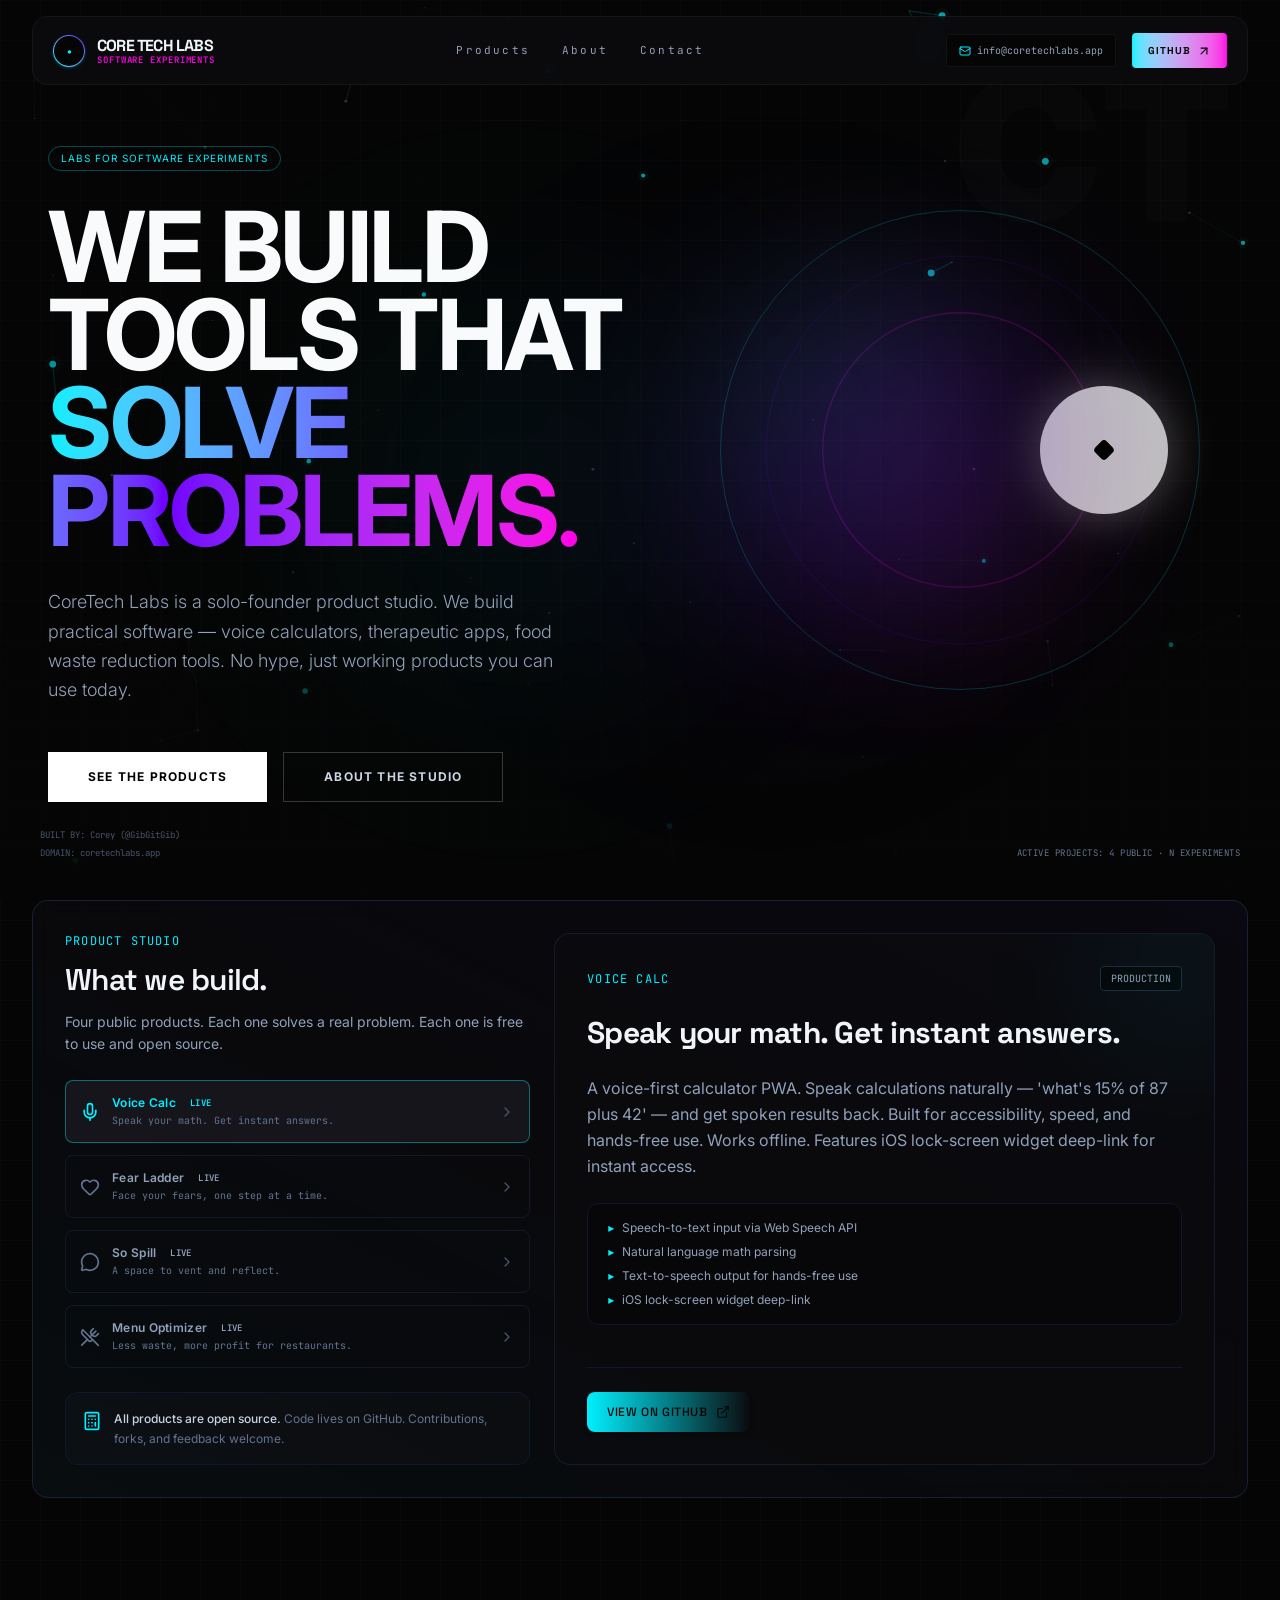
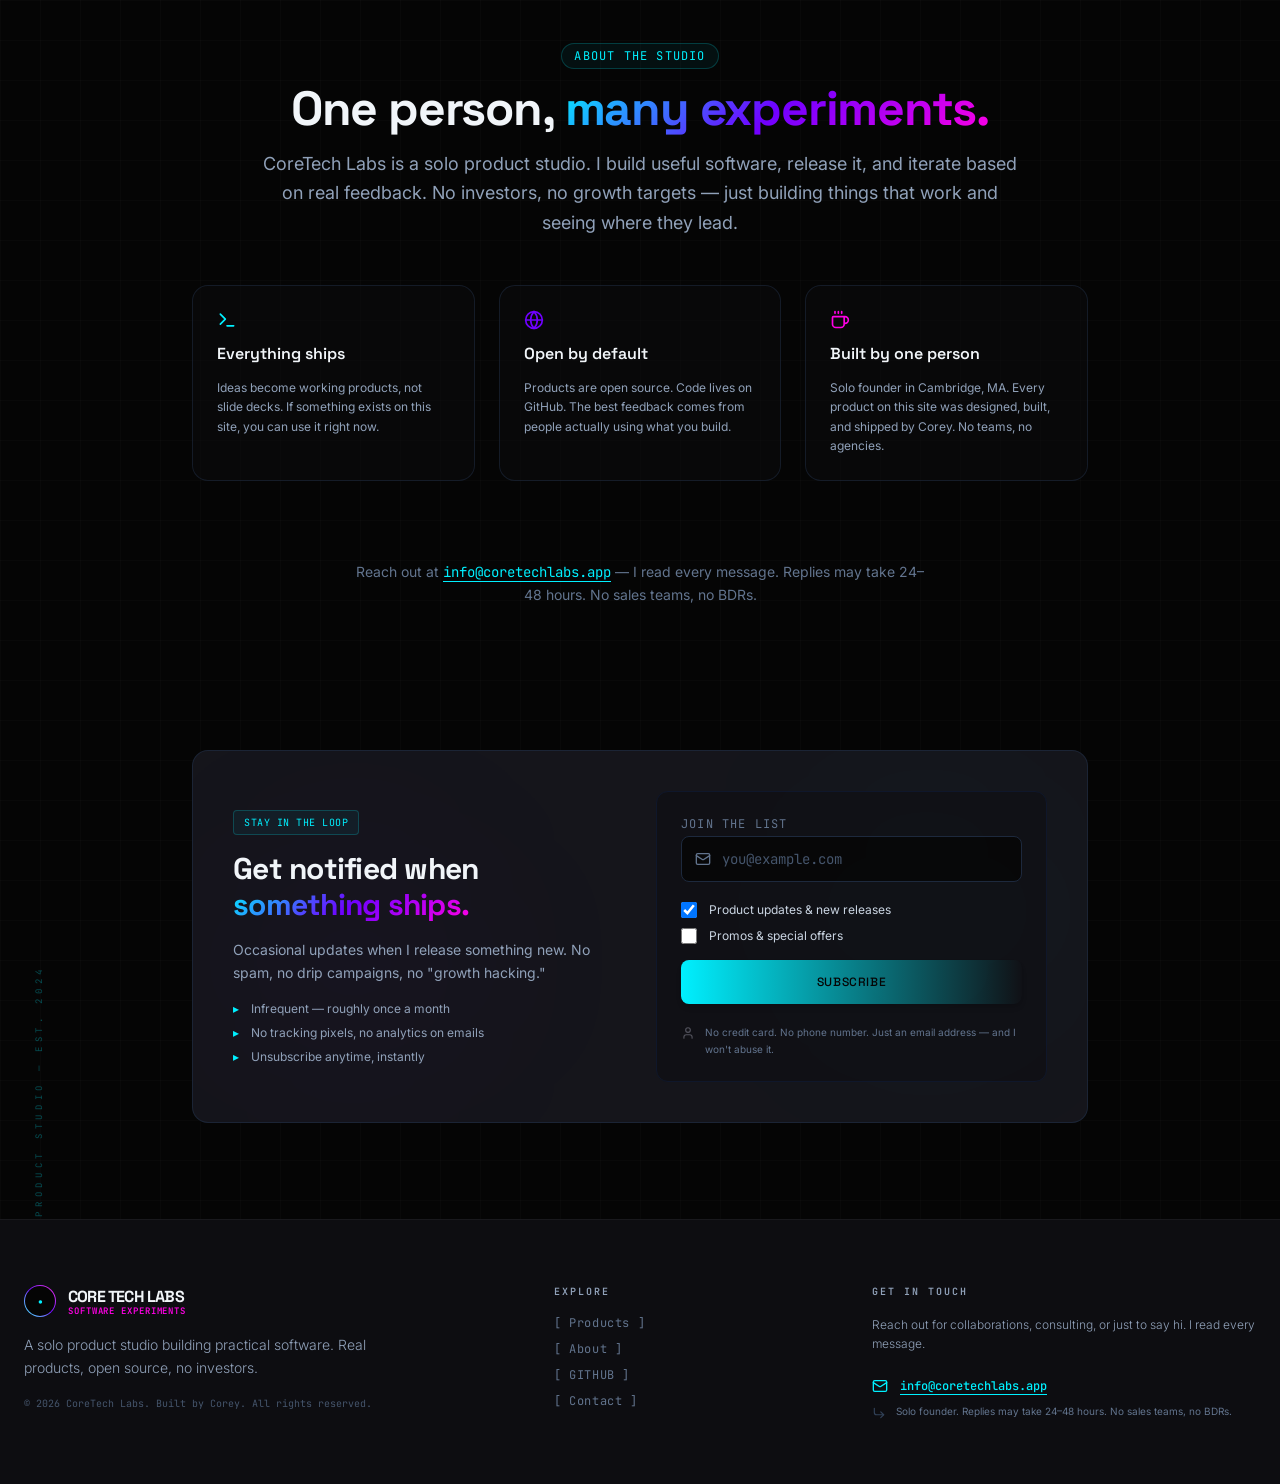
==== commit 58b963a0: "refactor: strip methodology & behavioral framing, replace engine section with About, add opt-in togg" ====
--- a/docs/index.html
+++ b/docs/index.html
@@ -4,8 +4,8 @@
     <meta charset="UTF-8" />
     <meta name="viewport" content="width=device-width, initial-scale=1.0" />
     <title>CoreTech Labs — Software Experiments</title>
-    <script type="module" crossorigin src="./assets/index-CEmyGy9d.js"></script>
-    <link rel="stylesheet" crossorigin href="./assets/index-C5Hu_gm9.css">
+    <script type="module" crossorigin src="./assets/index-BcNLCwlm.js"></script>
+    <link rel="stylesheet" crossorigin href="./assets/index-nkybrc4g.css">
   </head>
   <body>
     <div id="root"></div>
--- a/docs/assets/index-nkybrc4g.css
+++ b/docs/assets/index-nkybrc4g.css
@@ -0,0 +1 @@
+@import"https://fonts.googleapis.com/css2?family=Inter:ital,wght@0,300..900;1,300..900&family=Space+Grotesk:wght@300..700&family=JetBrains+Mono:ital,wght@0,100..800;1,100..800&display=swap";/*! tailwindcss v4.3.0 | MIT License | https://tailwindcss.com */@layer properties{@supports (((-webkit-hyphens:none)) and (not (margin-trim:inline))) or ((-moz-orient:inline) and (not (color:rgb(from red r g b)))){*,:before,:after,::backdrop{--tw-translate-x:0;--tw-translate-y:0;--tw-translate-z:0;--tw-scale-x:1;--tw-scale-y:1;--tw-scale-z:1;--tw-rotate-x:initial;--tw-rotate-y:initial;--tw-rotate-z:initial;--tw-skew-x:initial;--tw-skew-y:initial;--tw-space-y-reverse:0;--tw-space-x-reverse:0;--tw-border-style:solid;--tw-gradient-position:initial;--tw-gradient-from:#0000;--tw-gradient-via:#0000;--tw-gradient-to:#0000;--tw-gradient-stops:initial;--tw-gradient-via-stops:initial;--tw-gradient-from-position:0%;--tw-gradient-via-position:50%;--tw-gradient-to-position:100%;--tw-leading:initial;--tw-font-weight:initial;--tw-tracking:initial;--tw-shadow:0 0 #0000;--tw-shadow-color:initial;--tw-shadow-alpha:100%;--tw-inset-shadow:0 0 #0000;--tw-inset-shadow-color:initial;--tw-inset-shadow-alpha:100%;--tw-ring-color:initial;--tw-ring-shadow:0 0 #0000;--tw-inset-ring-color:initial;--tw-inset-ring-shadow:0 0 #0000;--tw-ring-inset:initial;--tw-ring-offset-width:0px;--tw-ring-offset-color:#fff;--tw-ring-offset-shadow:0 0 #0000;--tw-blur:initial;--tw-brightness:initial;--tw-contrast:initial;--tw-grayscale:initial;--tw-hue-rotate:initial;--tw-invert:initial;--tw-opacity:initial;--tw-saturate:initial;--tw-sepia:initial;--tw-drop-shadow:initial;--tw-drop-shadow-color:initial;--tw-drop-shadow-alpha:100%;--tw-drop-shadow-size:initial;--tw-backdrop-blur:initial;--tw-backdrop-brightness:initial;--tw-backdrop-contrast:initial;--tw-backdrop-grayscale:initial;--tw-backdrop-hue-rotate:initial;--tw-backdrop-invert:initial;--tw-backdrop-opacity:initial;--tw-backdrop-saturate:initial;--tw-backdrop-sepia:initial;--tw-duration:initial}}}@layer theme{:root,:host{--font-sans:"Inter", ui-sans-serif, system-ui, sans-serif;--font-mono:"JetBrains Mono", ui-monospace, monospace;--color-red-400:oklch(70.4% .191 22.216);--color-orange-400:oklch(75% .183 55.934);--color-orange-500:oklch(70.5% .213 47.604);--color-yellow-400:oklch(85.2% .199 91.936);--color-teal-950:oklch(27.7% .046 192.524);--color-purple-400:oklch(71.4% .203 305.504);--color-slate-50:oklch(98.4% .003 247.858);--color-slate-100:oklch(96.8% .007 247.896);--color-slate-200:oklch(92.9% .013 255.508);--color-slate-300:oklch(86.9% .022 252.894);--color-slate-400:oklch(70.4% .04 256.788);--color-slate-500:oklch(55.4% .046 257.417);--color-slate-600:oklch(44.6% .043 257.281);--color-slate-700:oklch(37.2% .044 257.287);--color-slate-800:oklch(27.9% .041 260.031);--color-slate-900:oklch(20.8% .042 265.755);--color-zinc-500:oklch(55.2% .016 285.938);--color-zinc-600:oklch(44.2% .017 285.786);--color-black:#000;--color-white:#fff;--spacing:.25rem;--container-sm:24rem;--container-lg:32rem;--container-xl:36rem;--container-2xl:42rem;--container-3xl:48rem;--container-4xl:56rem;--container-7xl:80rem;--text-xs:.75rem;--text-xs--line-height:calc(1 / .75);--text-sm:.875rem;--text-sm--line-height:calc(1.25 / .875);--text-base:1rem;--text-base--line-height: 1.5 ;--text-lg:1.125rem;--text-lg--line-height:calc(1.75 / 1.125);--text-xl:1.25rem;--text-xl--line-height:calc(1.75 / 1.25);--text-2xl:1.5rem;--text-2xl--line-height:calc(2 / 1.5);--text-3xl:1.875rem;--text-3xl--line-height: 1.2 ;--text-4xl:2.25rem;--text-4xl--line-height:calc(2.5 / 2.25);--text-5xl:3rem;--text-5xl--line-height:1;--font-weight-light:300;--font-weight-medium:500;--font-weight-semibold:600;--font-weight-bold:700;--font-weight-black:900;--tracking-tighter:-.05em;--tracking-tight:-.025em;--tracking-wide:.025em;--tracking-wider:.05em;--tracking-widest:.1em;--leading-tight:1.25;--leading-normal:1.5;--leading-relaxed:1.625;--radius-sm:.25rem;--radius-lg:.5rem;--radius-xl:.75rem;--radius-2xl:1rem;--ease-in-out:cubic-bezier(.4, 0, .2, 1);--animate-spin:spin 1s linear infinite;--animate-ping:ping 1s cubic-bezier(0, 0, .2, 1) infinite;--animate-pulse:pulse 2s cubic-bezier(.4, 0, .6, 1) infinite;--blur-sm:8px;--blur-md:12px;--blur-lg:16px;--default-transition-duration:.15s;--default-transition-timing-function:cubic-bezier(.4, 0, .2, 1);--default-font-family:var(--font-sans);--default-mono-font-family:var(--font-mono);--font-display:"Space Grotesk", "Inter", sans-serif;--color-brand-cyan:#00f0ff;--color-brand-purple:#7000ff;--color-brand-magenta:#ff00e5;--color-brand-dark:#050505;--color-brand-dark-surface:#0d0d11;--color-brand-dark-card:#15151b;--animate-glow:glow 4s ease-in-out infinite alternate;--animate-pulse-slow:pulse-slow 8s cubic-bezier(.4, 0, .6, 1) infinite;--animate-float:float 6s ease-in-out infinite}}@layer base{*,:after,:before,::backdrop{box-sizing:border-box;border:0 solid;margin:0;padding:0}::file-selector-button{box-sizing:border-box;border:0 solid;margin:0;padding:0}html,:host{-webkit-text-size-adjust:100%;-moz-tab-size:4;tab-size:4;line-height:1.5;font-family:var(--default-font-family,ui-sans-serif, system-ui, sans-serif, "Apple Color Emoji", "Segoe UI Emoji", "Segoe UI Symbol", "Noto Color Emoji");font-feature-settings:var(--default-font-feature-settings,normal);font-variation-settings:var(--default-font-variation-settings,normal);-webkit-tap-highlight-color:transparent}hr{height:0;color:inherit;border-top-width:1px}abbr:where([title]){-webkit-text-decoration:underline dotted;text-decoration:underline dotted}h1,h2,h3,h4,h5,h6{font-size:inherit;font-weight:inherit}a{color:inherit;-webkit-text-decoration:inherit;text-decoration:inherit}b,strong{font-weight:bolder}code,kbd,samp,pre{font-family:var(--default-mono-font-family,ui-monospace, SFMono-Regular, Menlo, Monaco, Consolas, "Liberation Mono", "Courier New", monospace);font-feature-settings:var(--default-mono-font-feature-settings,normal);font-variation-settings:var(--default-mono-font-variation-settings,normal);font-size:1em}small{font-size:80%}sub,sup{vertical-align:baseline;font-size:75%;line-height:0;position:relative}sub{bottom:-.25em}sup{top:-.5em}table{text-indent:0;border-color:inherit;border-collapse:collapse}:-moz-focusring{outline:auto}progress{vertical-align:baseline}summary{display:list-item}ol,ul,menu{list-style:none}img,svg,video,canvas,audio,iframe,embed,object{vertical-align:middle;display:block}img,video{max-width:100%;height:auto}button,input,select,optgroup,textarea{font:inherit;font-feature-settings:inherit;font-variation-settings:inherit;letter-spacing:inherit;color:inherit;opacity:1;background-color:#0000;border-radius:0}::file-selector-button{font:inherit;font-feature-settings:inherit;font-variation-settings:inherit;letter-spacing:inherit;color:inherit;opacity:1;background-color:#0000;border-radius:0}:where(select:is([multiple],[size])) optgroup{font-weight:bolder}:where(select:is([multiple],[size])) optgroup option{padding-inline-start:20px}::file-selector-button{margin-inline-end:4px}::placeholder{opacity:1}@supports (not ((-webkit-appearance:-apple-pay-button))) or (contain-intrinsic-size:1px){::placeholder{color:currentColor}@supports (color:color-mix(in lab,red,red)){::placeholder{color:color-mix(in oklab,currentcolor 50%,transparent)}}}textarea{resize:vertical}::-webkit-search-decoration{-webkit-appearance:none}::-webkit-date-and-time-value{min-height:1lh;text-align:inherit}::-webkit-datetime-edit{display:inline-flex}::-webkit-datetime-edit-fields-wrapper{padding:0}::-webkit-datetime-edit{padding-block:0}::-webkit-datetime-edit-year-field{padding-block:0}::-webkit-datetime-edit-month-field{padding-block:0}::-webkit-datetime-edit-day-field{padding-block:0}::-webkit-datetime-edit-hour-field{padding-block:0}::-webkit-datetime-edit-minute-field{padding-block:0}::-webkit-datetime-edit-second-field{padding-block:0}::-webkit-datetime-edit-millisecond-field{padding-block:0}::-webkit-datetime-edit-meridiem-field{padding-block:0}::-webkit-calendar-picker-indicator{line-height:1}:-moz-ui-invalid{box-shadow:none}button,input:where([type=button],[type=reset],[type=submit]){-webkit-appearance:button;-moz-appearance:button;appearance:button}::file-selector-button{-webkit-appearance:button;-moz-appearance:button;appearance:button}::-webkit-inner-spin-button{height:auto}::-webkit-outer-spin-button{height:auto}[hidden]:where(:not([hidden=until-found])){display:none!important}}@layer components;@layer utilities{.pointer-events-auto{pointer-events:auto}.pointer-events-none{pointer-events:none}.visible{visibility:visible}.sr-only{clip-path:inset(50%);white-space:nowrap;border-width:0;width:1px;height:1px;margin:-1px;padding:0;position:absolute;overflow:hidden}.absolute{position:absolute}.fixed{position:fixed}.relative{position:relative}.inset-0{inset:calc(var(--spacing) * 0)}.inset-6{inset:calc(var(--spacing) * 6)}.inset-14{inset:calc(var(--spacing) * 14)}.inset-y-0{inset-block:calc(var(--spacing) * 0)}.-top-16{top:calc(var(--spacing) * -16)}.top-0{top:calc(var(--spacing) * 0)}.top-1\/2{top:50%}.top-1\/3{top:33.3333%}.top-4{top:calc(var(--spacing) * 4)}.-right-16{right:calc(var(--spacing) * -16)}.right-0{right:calc(var(--spacing) * 0)}.right-1\/4{right:25%}.right-4{right:calc(var(--spacing) * 4)}.right-10{right:calc(var(--spacing) * 10)}.bottom-0{bottom:calc(var(--spacing) * 0)}.bottom-1\/4{bottom:25%}.bottom-10{bottom:calc(var(--spacing) * 10)}.bottom-36{bottom:calc(var(--spacing) * 36)}.left-0{left:calc(var(--spacing) * 0)}.left-1\/4{left:25%}.left-4{left:calc(var(--spacing) * 4)}.left-10{left:calc(var(--spacing) * 10)}.z-10{z-index:10}.z-25{z-index:25}.z-30{z-index:30}.z-40{z-index:40}.z-50{z-index:50}.container{width:100%}@media(min-width:40rem){.container{max-width:40rem}}@media(min-width:48rem){.container{max-width:48rem}}@media(min-width:64rem){.container{max-width:64rem}}@media(min-width:80rem){.container{max-width:80rem}}@media(min-width:96rem){.container{max-width:96rem}}.mx-auto{margin-inline:auto}.-mt-1{margin-top:calc(var(--spacing) * -1)}.mt-0\.5{margin-top:calc(var(--spacing) * .5)}.mt-1{margin-top:calc(var(--spacing) * 1)}.mt-1\.5{margin-top:calc(var(--spacing) * 1.5)}.mt-2{margin-top:calc(var(--spacing) * 2)}.mt-3{margin-top:calc(var(--spacing) * 3)}.mt-4{margin-top:calc(var(--spacing) * 4)}.mt-6{margin-top:calc(var(--spacing) * 6)}.mt-8{margin-top:calc(var(--spacing) * 8)}.mr-2{margin-right:calc(var(--spacing) * 2)}.mb-1{margin-bottom:calc(var(--spacing) * 1)}.mb-3{margin-bottom:calc(var(--spacing) * 3)}.-ml-1{margin-left:calc(var(--spacing) * -1)}.line-clamp-2{-webkit-line-clamp:2;-webkit-box-orient:vertical;display:-webkit-box;overflow:hidden}.block{display:block}.flex{display:flex}.grid{display:grid}.hidden{display:none}.inline{display:inline}.inline-block{display:inline-block}.inline-flex{display:inline-flex}.h-1\.5{height:calc(var(--spacing) * 1.5)}.h-3{height:calc(var(--spacing) * 3)}.h-3\.5{height:calc(var(--spacing) * 3.5)}.h-4{height:calc(var(--spacing) * 4)}.h-5{height:calc(var(--spacing) * 5)}.h-6{height:calc(var(--spacing) * 6)}.h-8{height:calc(var(--spacing) * 8)}.h-32{height:calc(var(--spacing) * 32)}.h-48{height:calc(var(--spacing) * 48)}.h-72{height:calc(var(--spacing) * 72)}.h-80{height:calc(var(--spacing) * 80)}.h-96{height:calc(var(--spacing) * 96)}.h-\[3px\]{height:3px}.h-\[480px\]{height:480px}.h-full{height:100%}.max-h-0{max-height:calc(var(--spacing) * 0)}.max-h-96{max-height:calc(var(--spacing) * 96)}.min-h-screen{min-height:100vh}.w-1{width:calc(var(--spacing) * 1)}.w-1\.5{width:calc(var(--spacing) * 1.5)}.w-1\/2{width:50%}.w-3{width:calc(var(--spacing) * 3)}.w-3\.5{width:calc(var(--spacing) * 3.5)}.w-4{width:calc(var(--spacing) * 4)}.w-5{width:calc(var(--spacing) * 5)}.w-6{width:calc(var(--spacing) * 6)}.w-8{width:calc(var(--spacing) * 8)}.w-32{width:calc(var(--spacing) * 32)}.w-48{width:calc(var(--spacing) * 48)}.w-72{width:calc(var(--spacing) * 72)}.w-80{width:calc(var(--spacing) * 80)}.w-96{width:calc(var(--spacing) * 96)}.w-\[480px\]{width:480px}.w-full{width:100%}.max-w-2xl{max-width:var(--container-2xl)}.max-w-3xl{max-width:var(--container-3xl)}.max-w-4xl{max-width:var(--container-4xl)}.max-w-7xl{max-width:var(--container-7xl)}.max-w-lg{max-width:var(--container-lg)}.max-w-sm{max-width:var(--container-sm)}.max-w-xl{max-width:var(--container-xl)}.shrink-0{flex-shrink:0}.origin-left{transform-origin:0}.-translate-y-1\/2{--tw-translate-y: -50% ;translate:var(--tw-translate-x) var(--tw-translate-y)}.scale-75{--tw-scale-x:75%;--tw-scale-y:75%;--tw-scale-z:75%;scale:var(--tw-scale-x) var(--tw-scale-y)}.scale-90{--tw-scale-x:90%;--tw-scale-y:90%;--tw-scale-z:90%;scale:var(--tw-scale-x) var(--tw-scale-y)}.scale-100{--tw-scale-x:100%;--tw-scale-y:100%;--tw-scale-z:100%;scale:var(--tw-scale-x) var(--tw-scale-y)}.-rotate-90{rotate:-90deg}.rotate-45{rotate:45deg}.rotate-180{rotate:180deg}.transform{transform:var(--tw-rotate-x,) var(--tw-rotate-y,) var(--tw-rotate-z,) var(--tw-skew-x,) var(--tw-skew-y,)}.animate-glow{animation:var(--animate-glow)}.animate-pulse{animation:var(--animate-pulse)}.animate-pulse-slow{animation:var(--animate-pulse-slow)}.animate-spin{animation:var(--animate-spin)}.cursor-not-allowed{cursor:not-allowed}.cursor-pointer{cursor:pointer}.resize{resize:both}.scroll-mt-28{scroll-margin-top:calc(var(--spacing) * 28)}.scroll-mt-32{scroll-margin-top:calc(var(--spacing) * 32)}.grid-cols-1{grid-template-columns:repeat(1,minmax(0,1fr))}.grid-cols-2{grid-template-columns:repeat(2,minmax(0,1fr))}.flex-col{flex-direction:column}.flex-wrap{flex-wrap:wrap}.items-center{align-items:center}.items-start{align-items:flex-start}.items-stretch{align-items:stretch}.justify-between{justify-content:space-between}.justify-center{justify-content:center}.justify-start{justify-content:flex-start}.gap-2{gap:calc(var(--spacing) * 2)}.gap-3{gap:calc(var(--spacing) * 3)}.gap-4{gap:calc(var(--spacing) * 4)}.gap-6{gap:calc(var(--spacing) * 6)}.gap-8{gap:calc(var(--spacing) * 8)}.gap-10{gap:calc(var(--spacing) * 10)}:where(.space-y-1>:not(:last-child)){--tw-space-y-reverse:0;margin-block-start:calc(calc(var(--spacing) * 1) * var(--tw-space-y-reverse));margin-block-end:calc(calc(var(--spacing) * 1) * calc(1 - var(--tw-space-y-reverse)))}:where(.space-y-1\.5>:not(:last-child)){--tw-space-y-reverse:0;margin-block-start:calc(calc(var(--spacing) * 1.5) * var(--tw-space-y-reverse));margin-block-end:calc(calc(var(--spacing) * 1.5) * calc(1 - var(--tw-space-y-reverse)))}:where(.space-y-2>:not(:last-child)){--tw-space-y-reverse:0;margin-block-start:calc(calc(var(--spacing) * 2) * var(--tw-space-y-reverse));margin-block-end:calc(calc(var(--spacing) * 2) * calc(1 - var(--tw-space-y-reverse)))}:where(.space-y-2\.5>:not(:last-child)){--tw-space-y-reverse:0;margin-block-start:calc(calc(var(--spacing) * 2.5) * var(--tw-space-y-reverse));margin-block-end:calc(calc(var(--spacing) * 2.5) * calc(1 - var(--tw-space-y-reverse)))}:where(.space-y-3>:not(:last-child)){--tw-space-y-reverse:0;margin-block-start:calc(calc(var(--spacing) * 3) * var(--tw-space-y-reverse));margin-block-end:calc(calc(var(--spacing) * 3) * calc(1 - var(--tw-space-y-reverse)))}:where(.space-y-4>:not(:last-child)){--tw-space-y-reverse:0;margin-block-start:calc(calc(var(--spacing) * 4) * var(--tw-space-y-reverse));margin-block-end:calc(calc(var(--spacing) * 4) * calc(1 - var(--tw-space-y-reverse)))}:where(.space-y-6>:not(:last-child)){--tw-space-y-reverse:0;margin-block-start:calc(calc(var(--spacing) * 6) * var(--tw-space-y-reverse));margin-block-end:calc(calc(var(--spacing) * 6) * calc(1 - var(--tw-space-y-reverse)))}:where(.space-y-8>:not(:last-child)){--tw-space-y-reverse:0;margin-block-start:calc(calc(var(--spacing) * 8) * var(--tw-space-y-reverse));margin-block-end:calc(calc(var(--spacing) * 8) * calc(1 - var(--tw-space-y-reverse)))}:where(.space-y-12>:not(:last-child)){--tw-space-y-reverse:0;margin-block-start:calc(calc(var(--spacing) * 12) * var(--tw-space-y-reverse));margin-block-end:calc(calc(var(--spacing) * 12) * calc(1 - var(--tw-space-y-reverse)))}:where(.space-y-24>:not(:last-child)){--tw-space-y-reverse:0;margin-block-start:calc(calc(var(--spacing) * 24) * var(--tw-space-y-reverse));margin-block-end:calc(calc(var(--spacing) * 24) * calc(1 - var(--tw-space-y-reverse)))}:where(.space-x-1>:not(:last-child)){--tw-space-x-reverse:0;margin-inline-start:calc(calc(var(--spacing) * 1) * var(--tw-space-x-reverse));margin-inline-end:calc(calc(var(--spacing) * 1) * calc(1 - var(--tw-space-x-reverse)))}:where(.space-x-1\.5>:not(:last-child)){--tw-space-x-reverse:0;margin-inline-start:calc(calc(var(--spacing) * 1.5) * var(--tw-space-x-reverse));margin-inline-end:calc(calc(var(--spacing) * 1.5) * calc(1 - var(--tw-space-x-reverse)))}:where(.space-x-2>:not(:last-child)){--tw-space-x-reverse:0;margin-inline-start:calc(calc(var(--spacing) * 2) * var(--tw-space-x-reverse));margin-inline-end:calc(calc(var(--spacing) * 2) * calc(1 - var(--tw-space-x-reverse)))}:where(.space-x-2\.5>:not(:last-child)){--tw-space-x-reverse:0;margin-inline-start:calc(calc(var(--spacing) * 2.5) * var(--tw-space-x-reverse));margin-inline-end:calc(calc(var(--spacing) * 2.5) * calc(1 - var(--tw-space-x-reverse)))}:where(.space-x-3>:not(:last-child)){--tw-space-x-reverse:0;margin-inline-start:calc(calc(var(--spacing) * 3) * var(--tw-space-x-reverse));margin-inline-end:calc(calc(var(--spacing) * 3) * calc(1 - var(--tw-space-x-reverse)))}:where(.space-x-4>:not(:last-child)){--tw-space-x-reverse:0;margin-inline-start:calc(calc(var(--spacing) * 4) * var(--tw-space-x-reverse));margin-inline-end:calc(calc(var(--spacing) * 4) * calc(1 - var(--tw-space-x-reverse)))}:where(.space-x-8>:not(:last-child)){--tw-space-x-reverse:0;margin-inline-start:calc(calc(var(--spacing) * 8) * var(--tw-space-x-reverse));margin-inline-end:calc(calc(var(--spacing) * 8) * calc(1 - var(--tw-space-x-reverse)))}.self-end{align-self:flex-end}.overflow-hidden{overflow:hidden}.overflow-x-hidden{overflow-x:hidden}.rounded{border-radius:.25rem}.rounded-2xl{border-radius:var(--radius-2xl)}.rounded-\[60px\]{border-radius:60px}.rounded-full{border-radius:3.40282e38px}.rounded-lg{border-radius:var(--radius-lg)}.rounded-sm{border-radius:var(--radius-sm)}.rounded-xl{border-radius:var(--radius-xl)}.border{border-style:var(--tw-border-style);border-width:1px}.border-2{border-style:var(--tw-border-style);border-width:2px}.border-\[0\.5px\]{border-style:var(--tw-border-style);border-width:.5px}.border-t{border-top-style:var(--tw-border-style);border-top-width:1px}.border-b{border-bottom-style:var(--tw-border-style);border-bottom-width:1px}.border-brand-cyan\/20{border-color:#00f0ff33}@supports (color:color-mix(in lab,red,red)){.border-brand-cyan\/20{border-color:color-mix(in oklab,var(--color-brand-cyan) 20%,transparent)}}.border-brand-cyan\/25{border-color:#00f0ff40}@supports (color:color-mix(in lab,red,red)){.border-brand-cyan\/25{border-color:color-mix(in oklab,var(--color-brand-cyan) 25%,transparent)}}.border-brand-cyan\/30{border-color:#00f0ff4d}@supports (color:color-mix(in lab,red,red)){.border-brand-cyan\/30{border-color:color-mix(in oklab,var(--color-brand-cyan) 30%,transparent)}}.border-brand-cyan\/40{border-color:#00f0ff66}@supports (color:color-mix(in lab,red,red)){.border-brand-cyan\/40{border-color:color-mix(in oklab,var(--color-brand-cyan) 40%,transparent)}}.border-brand-magenta\/25{border-color:#ff00e540}@supports (color:color-mix(in lab,red,red)){.border-brand-magenta\/25{border-color:color-mix(in oklab,var(--color-brand-magenta) 25%,transparent)}}.border-brand-magenta\/40{border-color:#ff00e566}@supports (color:color-mix(in lab,red,red)){.border-brand-magenta\/40{border-color:color-mix(in oklab,var(--color-brand-magenta) 40%,transparent)}}.border-brand-purple\/20{border-color:#7000ff33}@supports (color:color-mix(in lab,red,red)){.border-brand-purple\/20{border-color:color-mix(in oklab,var(--color-brand-purple) 20%,transparent)}}.border-brand-purple\/30{border-color:#7000ff4d}@supports (color:color-mix(in lab,red,red)){.border-brand-purple\/30{border-color:color-mix(in oklab,var(--color-brand-purple) 30%,transparent)}}.border-brand-purple\/40{border-color:#7000ff66}@supports (color:color-mix(in lab,red,red)){.border-brand-purple\/40{border-color:color-mix(in oklab,var(--color-brand-purple) 40%,transparent)}}.border-slate-700{border-color:var(--color-slate-700)}.border-slate-800{border-color:var(--color-slate-800)}.border-slate-800\/50{border-color:#1d293d80}@supports (color:color-mix(in lab,red,red)){.border-slate-800\/50{border-color:color-mix(in oklab,var(--color-slate-800) 50%,transparent)}}.border-slate-800\/60{border-color:#1d293d99}@supports (color:color-mix(in lab,red,red)){.border-slate-800\/60{border-color:color-mix(in oklab,var(--color-slate-800) 60%,transparent)}}.border-slate-800\/80{border-color:#1d293dcc}@supports (color:color-mix(in lab,red,red)){.border-slate-800\/80{border-color:color-mix(in oklab,var(--color-slate-800) 80%,transparent)}}.border-slate-900{border-color:var(--color-slate-900)}.border-white\/5{border-color:#ffffff0d}@supports (color:color-mix(in lab,red,red)){.border-white\/5{border-color:color-mix(in oklab,var(--color-white) 5%,transparent)}}.border-white\/20{border-color:#fff3}@supports (color:color-mix(in lab,red,red)){.border-white\/20{border-color:color-mix(in oklab,var(--color-white) 20%,transparent)}}.bg-black{background-color:var(--color-black)}.bg-brand-cyan{background-color:var(--color-brand-cyan)}.bg-brand-cyan\/2{background-color:#00f0ff05}@supports (color:color-mix(in lab,red,red)){.bg-brand-cyan\/2{background-color:color-mix(in oklab,var(--color-brand-cyan) 2%,transparent)}}.bg-brand-cyan\/5{background-color:#00f0ff0d}@supports (color:color-mix(in lab,red,red)){.bg-brand-cyan\/5{background-color:color-mix(in oklab,var(--color-brand-cyan) 5%,transparent)}}.bg-brand-dark{background-color:var(--color-brand-dark)}.bg-brand-dark-card{background-color:var(--color-brand-dark-card)}.bg-brand-dark-card\/20{background-color:#15151b33}@supports (color:color-mix(in lab,red,red)){.bg-brand-dark-card\/20{background-color:color-mix(in oklab,var(--color-brand-dark-card) 20%,transparent)}}.bg-brand-dark-card\/30{background-color:#15151b4d}@supports (color:color-mix(in lab,red,red)){.bg-brand-dark-card\/30{background-color:color-mix(in oklab,var(--color-brand-dark-card) 30%,transparent)}}.bg-brand-dark-surface{background-color:var(--color-brand-dark-surface)}.bg-brand-dark-surface\/40{background-color:#0d0d1166}@supports (color:color-mix(in lab,red,red)){.bg-brand-dark-surface\/40{background-color:color-mix(in oklab,var(--color-brand-dark-surface) 40%,transparent)}}.bg-brand-dark-surface\/50{background-color:#0d0d1180}@supports (color:color-mix(in lab,red,red)){.bg-brand-dark-surface\/50{background-color:color-mix(in oklab,var(--color-brand-dark-surface) 50%,transparent)}}.bg-brand-dark-surface\/60{background-color:#0d0d1199}@supports (color:color-mix(in lab,red,red)){.bg-brand-dark-surface\/60{background-color:color-mix(in oklab,var(--color-brand-dark-surface) 60%,transparent)}}.bg-brand-dark-surface\/75{background-color:#0d0d11bf}@supports (color:color-mix(in lab,red,red)){.bg-brand-dark-surface\/75{background-color:color-mix(in oklab,var(--color-brand-dark-surface) 75%,transparent)}}.bg-brand-dark-surface\/80{background-color:#0d0d11cc}@supports (color:color-mix(in lab,red,red)){.bg-brand-dark-surface\/80{background-color:color-mix(in oklab,var(--color-brand-dark-surface) 80%,transparent)}}.bg-brand-dark\/40{background-color:#05050566}@supports (color:color-mix(in lab,red,red)){.bg-brand-dark\/40{background-color:color-mix(in oklab,var(--color-brand-dark) 40%,transparent)}}.bg-brand-dark\/80{background-color:#050505cc}@supports (color:color-mix(in lab,red,red)){.bg-brand-dark\/80{background-color:color-mix(in oklab,var(--color-brand-dark) 80%,transparent)}}.bg-brand-magenta\/5{background-color:#ff00e50d}@supports (color:color-mix(in lab,red,red)){.bg-brand-magenta\/5{background-color:color-mix(in oklab,var(--color-brand-magenta) 5%,transparent)}}.bg-brand-purple{background-color:var(--color-brand-purple)}.bg-brand-purple\/2{background-color:#7000ff05}@supports (color:color-mix(in lab,red,red)){.bg-brand-purple\/2{background-color:color-mix(in oklab,var(--color-brand-purple) 2%,transparent)}}.bg-brand-purple\/5{background-color:#7000ff0d}@supports (color:color-mix(in lab,red,red)){.bg-brand-purple\/5{background-color:color-mix(in oklab,var(--color-brand-purple) 5%,transparent)}}.bg-slate-900{background-color:var(--color-slate-900)}.bg-slate-900\/80{background-color:#0f172bcc}@supports (color:color-mix(in lab,red,red)){.bg-slate-900\/80{background-color:color-mix(in oklab,var(--color-slate-900) 80%,transparent)}}.bg-transparent{background-color:#0000}.bg-white{background-color:var(--color-white)}.bg-gradient-to-b{--tw-gradient-position:to bottom in oklab;background-image:linear-gradient(var(--tw-gradient-stops))}.bg-gradient-to-br{--tw-gradient-position:to bottom right in oklab;background-image:linear-gradient(var(--tw-gradient-stops))}.bg-gradient-to-r{--tw-gradient-position:to right in oklab;background-image:linear-gradient(var(--tw-gradient-stops))}.bg-gradient-to-t{--tw-gradient-position:to top in oklab;background-image:linear-gradient(var(--tw-gradient-stops))}.bg-gradient-to-tr{--tw-gradient-position:to top right in oklab;background-image:linear-gradient(var(--tw-gradient-stops))}.from-brand-cyan{--tw-gradient-from:var(--color-brand-cyan);--tw-gradient-stops:var(--tw-gradient-via-stops,var(--tw-gradient-position), var(--tw-gradient-from) var(--tw-gradient-from-position), var(--tw-gradient-to) var(--tw-gradient-to-position))}.from-brand-cyan\/2{--tw-gradient-from:#00f0ff05}@supports (color:color-mix(in lab,red,red)){.from-brand-cyan\/2{--tw-gradient-from:color-mix(in oklab, var(--color-brand-cyan) 2%, transparent)}}.from-brand-cyan\/2{--tw-gradient-stops:var(--tw-gradient-via-stops,var(--tw-gradient-position), var(--tw-gradient-from) var(--tw-gradient-from-position), var(--tw-gradient-to) var(--tw-gradient-to-position))}.from-brand-dark{--tw-gradient-from:var(--color-brand-dark);--tw-gradient-stops:var(--tw-gradient-via-stops,var(--tw-gradient-position), var(--tw-gradient-from) var(--tw-gradient-from-position), var(--tw-gradient-to) var(--tw-gradient-to-position))}.from-brand-magenta{--tw-gradient-from:var(--color-brand-magenta);--tw-gradient-stops:var(--tw-gradient-via-stops,var(--tw-gradient-position), var(--tw-gradient-from) var(--tw-gradient-from-position), var(--tw-gradient-to) var(--tw-gradient-to-position))}.from-brand-purple{--tw-gradient-from:var(--color-brand-purple);--tw-gradient-stops:var(--tw-gradient-via-stops,var(--tw-gradient-position), var(--tw-gradient-from) var(--tw-gradient-from-position), var(--tw-gradient-to) var(--tw-gradient-to-position))}.via-brand-dark\/20{--tw-gradient-via:#05050533}@supports (color:color-mix(in lab,red,red)){.via-brand-dark\/20{--tw-gradient-via:color-mix(in oklab, var(--color-brand-dark) 20%, transparent)}}.via-brand-dark\/20{--tw-gradient-via-stops:var(--tw-gradient-position), var(--tw-gradient-from) var(--tw-gradient-from-position), var(--tw-gradient-via) var(--tw-gradient-via-position), var(--tw-gradient-to) var(--tw-gradient-to-position);--tw-gradient-stops:var(--tw-gradient-via-stops)}.via-brand-purple{--tw-gradient-via:var(--color-brand-purple);--tw-gradient-via-stops:var(--tw-gradient-position), var(--tw-gradient-from) var(--tw-gradient-from-position), var(--tw-gradient-via) var(--tw-gradient-via-position), var(--tw-gradient-to) var(--tw-gradient-to-position);--tw-gradient-stops:var(--tw-gradient-via-stops)}.via-transparent{--tw-gradient-via:transparent;--tw-gradient-via-stops:var(--tw-gradient-position), var(--tw-gradient-from) var(--tw-gradient-from-position), var(--tw-gradient-via) var(--tw-gradient-via-position), var(--tw-gradient-to) var(--tw-gradient-to-position);--tw-gradient-stops:var(--tw-gradient-via-stops)}.to-brand-cyan{--tw-gradient-to:var(--color-brand-cyan);--tw-gradient-stops:var(--tw-gradient-via-stops,var(--tw-gradient-position), var(--tw-gradient-from) var(--tw-gradient-from-position), var(--tw-gradient-to) var(--tw-gradient-to-position))}.to-brand-dark\/10{--tw-gradient-to:#0505051a}@supports (color:color-mix(in lab,red,red)){.to-brand-dark\/10{--tw-gradient-to:color-mix(in oklab, var(--color-brand-dark) 10%, transparent)}}.to-brand-dark\/10{--tw-gradient-stops:var(--tw-gradient-via-stops,var(--tw-gradient-position), var(--tw-gradient-from) var(--tw-gradient-from-position), var(--tw-gradient-to) var(--tw-gradient-to-position))}.to-brand-magenta{--tw-gradient-to:var(--color-brand-magenta);--tw-gradient-stops:var(--tw-gradient-via-stops,var(--tw-gradient-position), var(--tw-gradient-from) var(--tw-gradient-from-position), var(--tw-gradient-to) var(--tw-gradient-to-position))}.to-brand-purple{--tw-gradient-to:var(--color-brand-purple);--tw-gradient-stops:var(--tw-gradient-via-stops,var(--tw-gradient-position), var(--tw-gradient-from) var(--tw-gradient-from-position), var(--tw-gradient-to) var(--tw-gradient-to-position))}.to-brand-purple\/2{--tw-gradient-to:#7000ff05}@supports (color:color-mix(in lab,red,red)){.to-brand-purple\/2{--tw-gradient-to:color-mix(in oklab, var(--color-brand-purple) 2%, transparent)}}.to-brand-purple\/2{--tw-gradient-stops:var(--tw-gradient-via-stops,var(--tw-gradient-position), var(--tw-gradient-from) var(--tw-gradient-from-position), var(--tw-gradient-to) var(--tw-gradient-to-position))}.bg-clip-text{-webkit-background-clip:text;background-clip:text}.p-1\.5{padding:calc(var(--spacing) * 1.5)}.p-3\.5{padding:calc(var(--spacing) * 3.5)}.p-4{padding:calc(var(--spacing) * 4)}.p-5{padding:calc(var(--spacing) * 5)}.p-6{padding:calc(var(--spacing) * 6)}.p-12{padding:calc(var(--spacing) * 12)}.p-\[1px\]{padding:1px}.px-1\.5{padding-inline:calc(var(--spacing) * 1.5)}.px-2{padding-inline:calc(var(--spacing) * 2)}.px-2\.5{padding-inline:calc(var(--spacing) * 2.5)}.px-3{padding-inline:calc(var(--spacing) * 3)}.px-4{padding-inline:calc(var(--spacing) * 4)}.px-5{padding-inline:calc(var(--spacing) * 5)}.px-6{padding-inline:calc(var(--spacing) * 6)}.px-10{padding-inline:calc(var(--spacing) * 10)}.py-0\.5{padding-block:calc(var(--spacing) * .5)}.py-1{padding-block:calc(var(--spacing) * 1)}.py-2{padding-block:calc(var(--spacing) * 2)}.py-2\.5{padding-block:calc(var(--spacing) * 2.5)}.py-3{padding-block:calc(var(--spacing) * 3)}.py-3\.5{padding-block:calc(var(--spacing) * 3.5)}.py-4{padding-block:calc(var(--spacing) * 4)}.py-10{padding-block:calc(var(--spacing) * 10)}.py-12{padding-block:calc(var(--spacing) * 12)}.py-16{padding-block:calc(var(--spacing) * 16)}.pt-1{padding-top:calc(var(--spacing) * 1)}.pt-2{padding-top:calc(var(--spacing) * 2)}.pt-3{padding-top:calc(var(--spacing) * 3)}.pt-4{padding-top:calc(var(--spacing) * 4)}.pt-6{padding-top:calc(var(--spacing) * 6)}.pt-8{padding-top:calc(var(--spacing) * 8)}.pt-28{padding-top:calc(var(--spacing) * 28)}.pr-4{padding-right:calc(var(--spacing) * 4)}.pb-16{padding-bottom:calc(var(--spacing) * 16)}.pb-24{padding-bottom:calc(var(--spacing) * 24)}.pl-3\.5{padding-left:calc(var(--spacing) * 3.5)}.pl-10{padding-left:calc(var(--spacing) * 10)}.text-center{text-align:center}.text-left{text-align:left}.text-right{text-align:right}.font-display{font-family:var(--font-display)}.font-mono{font-family:var(--font-mono)}.font-sans{font-family:var(--font-sans)}.text-2xl{font-size:var(--text-2xl);line-height:var(--tw-leading,var(--text-2xl--line-height))}.text-3xl{font-size:var(--text-3xl);line-height:var(--tw-leading,var(--text-3xl--line-height))}.text-base{font-size:var(--text-base);line-height:var(--tw-leading,var(--text-base--line-height))}.text-lg{font-size:var(--text-lg);line-height:var(--tw-leading,var(--text-lg--line-height))}.text-sm{font-size:var(--text-sm);line-height:var(--tw-leading,var(--text-sm--line-height))}.text-xs{font-size:var(--text-xs);line-height:var(--tw-leading,var(--text-xs--line-height))}.text-\[9px\]{font-size:9px}.text-\[10px\]{font-size:10px}.text-\[11px\]{font-size:11px}.text-\[52px\]{font-size:52px}.text-\[120px\]{font-size:120px}.leading-\[0\.9\]{--tw-leading:.9;line-height:.9}.leading-none{--tw-leading:1;line-height:1}.leading-normal{--tw-leading:var(--leading-normal);line-height:var(--leading-normal)}.leading-relaxed{--tw-leading:var(--leading-relaxed);line-height:var(--leading-relaxed)}.leading-tight{--tw-leading:var(--leading-tight);line-height:var(--leading-tight)}.font-black{--tw-font-weight:var(--font-weight-black);font-weight:var(--font-weight-black)}.font-bold{--tw-font-weight:var(--font-weight-bold);font-weight:var(--font-weight-bold)}.font-light{--tw-font-weight:var(--font-weight-light);font-weight:var(--font-weight-light)}.font-medium{--tw-font-weight:var(--font-weight-medium);font-weight:var(--font-weight-medium)}.font-semibold{--tw-font-weight:var(--font-weight-semibold);font-weight:var(--font-weight-semibold)}.tracking-\[0\.2em\]{--tw-tracking:.2em;letter-spacing:.2em}.tracking-\[0\.52em\]{--tw-tracking:.52em;letter-spacing:.52em}.tracking-tight{--tw-tracking:var(--tracking-tight);letter-spacing:var(--tracking-tight)}.tracking-tighter{--tw-tracking:var(--tracking-tighter);letter-spacing:var(--tracking-tighter)}.tracking-wide{--tw-tracking:var(--tracking-wide);letter-spacing:var(--tracking-wide)}.tracking-wider{--tw-tracking:var(--tracking-wider);letter-spacing:var(--tracking-wider)}.tracking-widest{--tw-tracking:var(--tracking-widest);letter-spacing:var(--tracking-widest)}.text-black{color:var(--color-black)}.text-brand-cyan{color:var(--color-brand-cyan)}.text-brand-cyan\/30{color:#00f0ff4d}@supports (color:color-mix(in lab,red,red)){.text-brand-cyan\/30{color:color-mix(in oklab,var(--color-brand-cyan) 30%,transparent)}}.text-brand-dark{color:var(--color-brand-dark)}.text-brand-magenta{color:var(--color-brand-magenta)}.text-brand-purple{color:var(--color-brand-purple)}.text-slate-50{color:var(--color-slate-50)}.text-slate-100{color:var(--color-slate-100)}.text-slate-200{color:var(--color-slate-200)}.text-slate-300{color:var(--color-slate-300)}.text-slate-400{color:var(--color-slate-400)}.text-slate-500{color:var(--color-slate-500)}.text-slate-600{color:var(--color-slate-600)}.text-slate-700{color:var(--color-slate-700)}.text-transparent{color:#0000}.text-white{color:var(--color-white)}.text-white\/\[0\.015\]{color:#ffffff04}@supports (color:color-mix(in lab,red,red)){.text-white\/\[0\.015\]{color:color-mix(in oklab,var(--color-white) 1.5%,transparent)}}.text-zinc-500{color:var(--color-zinc-500)}.text-zinc-600{color:var(--color-zinc-600)}.uppercase{text-transform:uppercase}.italic{font-style:italic}.underline{text-decoration-line:underline}.underline-offset-4{text-underline-offset:4px}.antialiased{-webkit-font-smoothing:antialiased;-moz-osx-font-smoothing:grayscale}.placeholder-slate-600::placeholder{color:var(--color-slate-600)}.opacity-25{opacity:.25}.opacity-35{opacity:.35}.opacity-45{opacity:.45}.opacity-75{opacity:.75}.opacity-85{opacity:.85}.shadow-\[0_0_50px_rgba\(255\,255\,255\,0\.4\)\]{--tw-shadow:0 0 50px var(--tw-shadow-color,#fff6);box-shadow:var(--tw-inset-shadow),var(--tw-inset-ring-shadow),var(--tw-ring-offset-shadow),var(--tw-ring-shadow),var(--tw-shadow)}.shadow-md{--tw-shadow:0 4px 6px -1px var(--tw-shadow-color,#0000001a), 0 2px 4px -2px var(--tw-shadow-color,#0000001a);box-shadow:var(--tw-inset-shadow),var(--tw-inset-ring-shadow),var(--tw-ring-offset-shadow),var(--tw-ring-shadow),var(--tw-shadow)}.shadow-sm{--tw-shadow:0 1px 3px 0 var(--tw-shadow-color,#0000001a), 0 1px 2px -1px var(--tw-shadow-color,#0000001a);box-shadow:var(--tw-inset-shadow),var(--tw-inset-ring-shadow),var(--tw-ring-offset-shadow),var(--tw-ring-shadow),var(--tw-shadow)}.shadow-brand-cyan\/5{--tw-shadow-color:#00f0ff0d}@supports (color:color-mix(in lab,red,red)){.shadow-brand-cyan\/5{--tw-shadow-color:color-mix(in oklab, color-mix(in oklab, var(--color-brand-cyan) 5%, transparent) var(--tw-shadow-alpha), transparent)}}.shadow-brand-cyan\/20{--tw-shadow-color:#00f0ff33}@supports (color:color-mix(in lab,red,red)){.shadow-brand-cyan\/20{--tw-shadow-color:color-mix(in oklab, color-mix(in oklab, var(--color-brand-cyan) 20%, transparent) var(--tw-shadow-alpha), transparent)}}.shadow-brand-purple\/5{--tw-shadow-color:#7000ff0d}@supports (color:color-mix(in lab,red,red)){.shadow-brand-purple\/5{--tw-shadow-color:color-mix(in oklab, color-mix(in oklab, var(--color-brand-purple) 5%, transparent) var(--tw-shadow-alpha), transparent)}}.blur{--tw-blur:blur(8px);filter:var(--tw-blur,) var(--tw-brightness,) var(--tw-contrast,) var(--tw-grayscale,) var(--tw-hue-rotate,) var(--tw-invert,) var(--tw-saturate,) var(--tw-sepia,) var(--tw-drop-shadow,)}.blur-\[40px\]{--tw-blur:blur(40px);filter:var(--tw-blur,) var(--tw-brightness,) var(--tw-contrast,) var(--tw-grayscale,) var(--tw-hue-rotate,) var(--tw-invert,) var(--tw-saturate,) var(--tw-sepia,) var(--tw-drop-shadow,)}.blur-\[60px\]{--tw-blur:blur(60px);filter:var(--tw-blur,) var(--tw-brightness,) var(--tw-contrast,) var(--tw-grayscale,) var(--tw-hue-rotate,) var(--tw-invert,) var(--tw-saturate,) var(--tw-sepia,) var(--tw-drop-shadow,)}.blur-\[80px\]{--tw-blur:blur(80px);filter:var(--tw-blur,) var(--tw-brightness,) var(--tw-contrast,) var(--tw-grayscale,) var(--tw-hue-rotate,) var(--tw-invert,) var(--tw-saturate,) var(--tw-sepia,) var(--tw-drop-shadow,)}.blur-\[90px\]{--tw-blur:blur(90px);filter:var(--tw-blur,) var(--tw-brightness,) var(--tw-contrast,) var(--tw-grayscale,) var(--tw-hue-rotate,) var(--tw-invert,) var(--tw-saturate,) var(--tw-sepia,) var(--tw-drop-shadow,)}.blur-\[120px\]{--tw-blur:blur(120px);filter:var(--tw-blur,) var(--tw-brightness,) var(--tw-contrast,) var(--tw-grayscale,) var(--tw-hue-rotate,) var(--tw-invert,) var(--tw-saturate,) var(--tw-sepia,) var(--tw-drop-shadow,)}.backdrop-blur-lg{--tw-backdrop-blur:blur(var(--blur-lg));-webkit-backdrop-filter:var(--tw-backdrop-blur,) var(--tw-backdrop-brightness,) var(--tw-backdrop-contrast,) var(--tw-backdrop-grayscale,) var(--tw-backdrop-hue-rotate,) var(--tw-backdrop-invert,) var(--tw-backdrop-opacity,) var(--tw-backdrop-saturate,) var(--tw-backdrop-sepia,);backdrop-filter:var(--tw-backdrop-blur,) var(--tw-backdrop-brightness,) var(--tw-backdrop-contrast,) var(--tw-backdrop-grayscale,) var(--tw-backdrop-hue-rotate,) var(--tw-backdrop-invert,) var(--tw-backdrop-opacity,) var(--tw-backdrop-saturate,) var(--tw-backdrop-sepia,)}.backdrop-blur-md{--tw-backdrop-blur:blur(var(--blur-md));-webkit-backdrop-filter:var(--tw-backdrop-blur,) var(--tw-backdrop-brightness,) var(--tw-backdrop-contrast,) var(--tw-backdrop-grayscale,) var(--tw-backdrop-hue-rotate,) var(--tw-backdrop-invert,) var(--tw-backdrop-opacity,) var(--tw-backdrop-saturate,) var(--tw-backdrop-sepia,);backdrop-filter:var(--tw-backdrop-blur,) var(--tw-backdrop-brightness,) var(--tw-backdrop-contrast,) var(--tw-backdrop-grayscale,) var(--tw-backdrop-hue-rotate,) var(--tw-backdrop-invert,) var(--tw-backdrop-opacity,) var(--tw-backdrop-saturate,) var(--tw-backdrop-sepia,)}.backdrop-blur-sm{--tw-backdrop-blur:blur(var(--blur-sm));-webkit-backdrop-filter:var(--tw-backdrop-blur,) var(--tw-backdrop-brightness,) var(--tw-backdrop-contrast,) var(--tw-backdrop-grayscale,) var(--tw-backdrop-hue-rotate,) var(--tw-backdrop-invert,) var(--tw-backdrop-opacity,) var(--tw-backdrop-saturate,) var(--tw-backdrop-sepia,);backdrop-filter:var(--tw-backdrop-blur,) var(--tw-backdrop-brightness,) var(--tw-backdrop-contrast,) var(--tw-backdrop-grayscale,) var(--tw-backdrop-hue-rotate,) var(--tw-backdrop-invert,) var(--tw-backdrop-opacity,) var(--tw-backdrop-saturate,) var(--tw-backdrop-sepia,)}.transition-all{transition-property:all;transition-timing-function:var(--tw-ease,var(--default-transition-timing-function));transition-duration:var(--tw-duration,var(--default-transition-duration))}.transition-colors{transition-property:color,background-color,border-color,outline-color,text-decoration-color,fill,stroke,--tw-gradient-from,--tw-gradient-via,--tw-gradient-to;transition-timing-function:var(--tw-ease,var(--default-transition-timing-function));transition-duration:var(--tw-duration,var(--default-transition-duration))}.transition-opacity{transition-property:opacity;transition-timing-function:var(--tw-ease,var(--default-transition-timing-function));transition-duration:var(--tw-duration,var(--default-transition-duration))}.transition-transform{transition-property:transform,translate,scale,rotate;transition-timing-function:var(--tw-ease,var(--default-transition-timing-function));transition-duration:var(--tw-duration,var(--default-transition-duration))}.duration-200{--tw-duration:.2s;transition-duration:.2s}.duration-300{--tw-duration:.3s;transition-duration:.3s}.duration-350{--tw-duration:.35s;transition-duration:.35s}.duration-500{--tw-duration:.5s;transition-duration:.5s}.duration-1000{--tw-duration:1s;transition-duration:1s}.select-none{-webkit-user-select:none;user-select:none}@media(hover:hover){.group-hover\:text-slate-100:is(:where(.group):hover *){color:var(--color-slate-100)}}.selection\:bg-brand-cyan ::selection{background-color:var(--color-brand-cyan)}.selection\:bg-brand-cyan::selection{background-color:var(--color-brand-cyan)}.selection\:text-brand-dark ::selection{color:var(--color-brand-dark)}.selection\:text-brand-dark::selection{color:var(--color-brand-dark)}@media(hover:hover){.hover\:border-slate-700\/80:hover{border-color:#314158cc}@supports (color:color-mix(in lab,red,red)){.hover\:border-slate-700\/80:hover{border-color:color-mix(in oklab,var(--color-slate-700) 80%,transparent)}}.hover\:border-slate-800:hover{border-color:var(--color-slate-800)}.hover\:border-white:hover{border-color:var(--color-white)}.hover\:bg-\[\#00F0FF\]:hover{background-color:#00f0ff}.hover\:bg-brand-dark-card\/50:hover{background-color:#15151b80}@supports (color:color-mix(in lab,red,red)){.hover\:bg-brand-dark-card\/50:hover{background-color:color-mix(in oklab,var(--color-brand-dark-card) 50%,transparent)}}.hover\:bg-brand-purple\/90:hover{background-color:#7000ffe6}@supports (color:color-mix(in lab,red,red)){.hover\:bg-brand-purple\/90:hover{background-color:color-mix(in oklab,var(--color-brand-purple) 90%,transparent)}}.hover\:bg-slate-900\/20:hover{background-color:#0f172b33}@supports (color:color-mix(in lab,red,red)){.hover\:bg-slate-900\/20:hover{background-color:color-mix(in oklab,var(--color-slate-900) 20%,transparent)}}.hover\:bg-slate-900\/30:hover{background-color:#0f172b4d}@supports (color:color-mix(in lab,red,red)){.hover\:bg-slate-900\/30:hover{background-color:color-mix(in oklab,var(--color-slate-900) 30%,transparent)}}.hover\:text-brand-cyan:hover{color:var(--color-brand-cyan)}.hover\:text-brand-magenta:hover{color:var(--color-brand-magenta)}.hover\:text-slate-100:hover{color:var(--color-slate-100)}.hover\:text-slate-200:hover{color:var(--color-slate-200)}.hover\:text-slate-300:hover{color:var(--color-slate-300)}.hover\:opacity-90:hover{opacity:.9}.hover\:opacity-95:hover{opacity:.95}.hover\:shadow-lg:hover{--tw-shadow:0 10px 15px -3px var(--tw-shadow-color,#0000001a), 0 4px 6px -4px var(--tw-shadow-color,#0000001a);box-shadow:var(--tw-inset-shadow),var(--tw-inset-ring-shadow),var(--tw-ring-offset-shadow),var(--tw-ring-shadow),var(--tw-shadow)}.hover\:shadow-md:hover{--tw-shadow:0 4px 6px -1px var(--tw-shadow-color,#0000001a), 0 2px 4px -2px var(--tw-shadow-color,#0000001a);box-shadow:var(--tw-inset-shadow),var(--tw-inset-ring-shadow),var(--tw-ring-offset-shadow),var(--tw-ring-shadow),var(--tw-shadow)}.hover\:shadow-brand-cyan\/15:hover{--tw-shadow-color:#00f0ff26}@supports (color:color-mix(in lab,red,red)){.hover\:shadow-brand-cyan\/15:hover{--tw-shadow-color:color-mix(in oklab, color-mix(in oklab, var(--color-brand-cyan) 15%, transparent) var(--tw-shadow-alpha), transparent)}}}.focus\:border-brand-cyan\/60:focus{border-color:#00f0ff99}@supports (color:color-mix(in lab,red,red)){.focus\:border-brand-cyan\/60:focus{border-color:color-mix(in oklab,var(--color-brand-cyan) 60%,transparent)}}.focus\:ring-1:focus{--tw-ring-shadow:var(--tw-ring-inset,) 0 0 0 calc(1px + var(--tw-ring-offset-width)) var(--tw-ring-color,currentcolor);box-shadow:var(--tw-inset-shadow),var(--tw-inset-ring-shadow),var(--tw-ring-offset-shadow),var(--tw-ring-shadow),var(--tw-shadow)}.focus\:ring-brand-cyan\/20:focus{--tw-ring-color:#00f0ff33}@supports (color:color-mix(in lab,red,red)){.focus\:ring-brand-cyan\/20:focus{--tw-ring-color:color-mix(in oklab, var(--color-brand-cyan) 20%, transparent)}}.focus\:ring-brand-cyan\/30:focus{--tw-ring-color:#00f0ff4d}@supports (color:color-mix(in lab,red,red)){.focus\:ring-brand-cyan\/30:focus{--tw-ring-color:color-mix(in oklab, var(--color-brand-cyan) 30%, transparent)}}.focus\:outline-none:focus{--tw-outline-style:none;outline-style:none}.active\:scale-95:active{--tw-scale-x:95%;--tw-scale-y:95%;--tw-scale-z:95%;scale:var(--tw-scale-x) var(--tw-scale-y)}.active\:scale-98:active{--tw-scale-x:98%;--tw-scale-y:98%;--tw-scale-z:98%;scale:var(--tw-scale-x) var(--tw-scale-y)}@media(min-width:40rem){.sm\:w-auto{width:auto}.sm\:flex-row{flex-direction:row}.sm\:items-center{align-items:center}.sm\:text-base{font-size:var(--text-base);line-height:var(--tw-leading,var(--text-base--line-height))}.sm\:text-\[75px\]{font-size:75px}}@media(min-width:48rem){.md\:right-8{right:calc(var(--spacing) * 8)}.md\:left-8{left:calc(var(--spacing) * 8)}.md\:col-span-3{grid-column:span 3/span 3}.md\:col-span-4{grid-column:span 4/span 4}.md\:col-span-5{grid-column:span 5/span 5}.md\:col-span-6{grid-column:span 6/span 6}.md\:flex{display:flex}.md\:hidden{display:none}.md\:grid-cols-3{grid-template-columns:repeat(3,minmax(0,1fr))}.md\:grid-cols-12{grid-template-columns:repeat(12,minmax(0,1fr))}.md\:flex-row{flex-direction:row}.md\:items-center{align-items:center}.md\:items-end{align-items:flex-end}.md\:self-center{align-self:center}.md\:p-6{padding:calc(var(--spacing) * 6)}.md\:px-8{padding-inline:calc(var(--spacing) * 8)}.md\:px-12{padding-inline:calc(var(--spacing) * 12)}.md\:text-base{font-size:var(--text-base);line-height:var(--tw-leading,var(--text-base--line-height))}.md\:text-lg{font-size:var(--text-lg);line-height:var(--tw-leading,var(--text-lg--line-height))}.md\:text-sm{font-size:var(--text-sm);line-height:var(--tw-leading,var(--text-sm--line-height))}.md\:text-\[98px\]{font-size:98px}.md\:text-\[200px\]{font-size:200px}}@media(min-width:64rem){.lg\:col-span-4{grid-column:span 4/span 4}.lg\:col-span-5{grid-column:span 5/span 5}.lg\:col-span-7{grid-column:span 7/span 7}.lg\:col-span-8{grid-column:span 8/span 8}.lg\:mx-auto{margin-inline:auto}.lg\:block{display:block}.lg\:flex{display:flex}.lg\:max-w-7xl{max-width:var(--container-7xl)}.lg\:grid-cols-12{grid-template-columns:repeat(12,minmax(0,1fr))}.lg\:p-8{padding:calc(var(--spacing) * 8)}.lg\:p-10{padding:calc(var(--spacing) * 10)}.lg\:text-3xl{font-size:var(--text-3xl);line-height:var(--tw-leading,var(--text-3xl--line-height))}.lg\:text-4xl{font-size:var(--text-4xl);line-height:var(--tw-leading,var(--text-4xl--line-height))}.lg\:text-5xl{font-size:var(--text-5xl);line-height:var(--tw-leading,var(--text-5xl--line-height))}.lg\:text-xl{font-size:var(--text-xl);line-height:var(--tw-leading,var(--text-xl--line-height))}.lg\:opacity-75{opacity:.75}}@media(min-width:80rem){.xl\:block{display:block}.xl\:flex{display:flex}}}@keyframes glow{0%{filter:drop-shadow(0 0 15px #00f0ff26)drop-shadow(0 0 2px #00f0ff1a)}to{filter:drop-shadow(0 0 25px #ff00e54d)drop-shadow(0 0 8px #ff00e533)}}@keyframes pulse-slow{0%,to{opacity:.15;transform:scale(1)}50%{opacity:.35;transform:scale(1.1)}}@keyframes float{0%,to{transform:translateY(0)rotate(0)}50%{transform:translateY(-8px)rotate(1deg)}}@keyframes matrix-glow{0%{text-shadow:0 0 5px #00f0ff33}to{text-shadow:0 0 15px #00f0ff99,0 0 25px #ff00e566}}::-webkit-scrollbar{width:6px;height:6px}::-webkit-scrollbar-track{background:#050505}::-webkit-scrollbar-thumb{background:#18181f;border-radius:9999px}::-webkit-scrollbar-thumb:hover{background:#252530}.glow-card-hover{transition:all .4s cubic-bezier(.16,1,.3,1)}.glow-card-hover:hover{border-color:#00f0ff66;transform:translateY(-4px);box-shadow:0 10px 30px -10px #00f0ff26}.text-gradient-cyan-teal{-webkit-text-fill-color:transparent;background:linear-gradient(135deg,#00f0ff,#7000ff,#ff00e5);-webkit-background-clip:text}.text-gradient-purple-cyan{-webkit-text-fill-color:transparent;background:linear-gradient(135deg,#7000ff,#00f0ff,#ff00e5);-webkit-background-clip:text}.bg-radial-gradient{background:radial-gradient(circle,#0d0d1180,#050505)}.bg-grid-white{background-image:linear-gradient(90deg,#ffffff04 1px,#0000 1px),linear-gradient(#ffffff04 1px,#0000 1px);background-size:40px 40px}@property --tw-translate-x{syntax:"*";inherits:false;initial-value:0}@property --tw-translate-y{syntax:"*";inherits:false;initial-value:0}@property --tw-translate-z{syntax:"*";inherits:false;initial-value:0}@property --tw-scale-x{syntax:"*";inherits:false;initial-value:1}@property --tw-scale-y{syntax:"*";inherits:false;initial-value:1}@property --tw-scale-z{syntax:"*";inherits:false;initial-value:1}@property --tw-rotate-x{syntax:"*";inherits:false}@property --tw-rotate-y{syntax:"*";inherits:false}@property --tw-rotate-z{syntax:"*";inherits:false}@property --tw-skew-x{syntax:"*";inherits:false}@property --tw-skew-y{syntax:"*";inherits:false}@property --tw-space-y-reverse{syntax:"*";inherits:false;initial-value:0}@property --tw-space-x-reverse{syntax:"*";inherits:false;initial-value:0}@property --tw-border-style{syntax:"*";inherits:false;initial-value:solid}@property --tw-gradient-position{syntax:"*";inherits:false}@property --tw-gradient-from{syntax:"<color>";inherits:false;initial-value:#0000}@property --tw-gradient-via{syntax:"<color>";inherits:false;initial-value:#0000}@property --tw-gradient-to{syntax:"<color>";inherits:false;initial-value:#0000}@property --tw-gradient-stops{syntax:"*";inherits:false}@property --tw-gradient-via-stops{syntax:"*";inherits:false}@property --tw-gradient-from-position{syntax:"<length-percentage>";inherits:false;initial-value:0%}@property --tw-gradient-via-position{syntax:"<length-percentage>";inherits:false;initial-value:50%}@property --tw-gradient-to-position{syntax:"<length-percentage>";inherits:false;initial-value:100%}@property --tw-leading{syntax:"*";inherits:false}@property --tw-font-weight{syntax:"*";inherits:false}@property --tw-tracking{syntax:"*";inherits:false}@property --tw-shadow{syntax:"*";inherits:false;initial-value:0 0 #0000}@property --tw-shadow-color{syntax:"*";inherits:false}@property --tw-shadow-alpha{syntax:"<percentage>";inherits:false;initial-value:100%}@property --tw-inset-shadow{syntax:"*";inherits:false;initial-value:0 0 #0000}@property --tw-inset-shadow-color{syntax:"*";inherits:false}@property --tw-inset-shadow-alpha{syntax:"<percentage>";inherits:false;initial-value:100%}@property --tw-ring-color{syntax:"*";inherits:false}@property --tw-ring-shadow{syntax:"*";inherits:false;initial-value:0 0 #0000}@property --tw-inset-ring-color{syntax:"*";inherits:false}@property --tw-inset-ring-shadow{syntax:"*";inherits:false;initial-value:0 0 #0000}@property --tw-ring-inset{syntax:"*";inherits:false}@property --tw-ring-offset-width{syntax:"<length>";inherits:false;initial-value:0}@property --tw-ring-offset-color{syntax:"*";inherits:false;initial-value:#fff}@property --tw-ring-offset-shadow{syntax:"*";inherits:false;initial-value:0 0 #0000}@property --tw-blur{syntax:"*";inherits:false}@property --tw-brightness{syntax:"*";inherits:false}@property --tw-contrast{syntax:"*";inherits:false}@property --tw-grayscale{syntax:"*";inherits:false}@property --tw-hue-rotate{syntax:"*";inherits:false}@property --tw-invert{syntax:"*";inherits:false}@property --tw-opacity{syntax:"*";inherits:false}@property --tw-saturate{syntax:"*";inherits:false}@property --tw-sepia{syntax:"*";inherits:false}@property --tw-drop-shadow{syntax:"*";inherits:false}@property --tw-drop-shadow-color{syntax:"*";inherits:false}@property --tw-drop-shadow-alpha{syntax:"<percentage>";inherits:false;initial-value:100%}@property --tw-drop-shadow-size{syntax:"*";inherits:false}@property --tw-backdrop-blur{syntax:"*";inherits:false}@property --tw-backdrop-brightness{syntax:"*";inherits:false}@property --tw-backdrop-contrast{syntax:"*";inherits:false}@property --tw-backdrop-grayscale{syntax:"*";inherits:false}@property --tw-backdrop-hue-rotate{syntax:"*";inherits:false}@property --tw-backdrop-invert{syntax:"*";inherits:false}@property --tw-backdrop-opacity{syntax:"*";inherits:false}@property --tw-backdrop-saturate{syntax:"*";inherits:false}@property --tw-backdrop-sepia{syntax:"*";inherits:false}@property --tw-duration{syntax:"*";inherits:false}@keyframes spin{to{transform:rotate(360deg)}}@keyframes ping{75%,to{opacity:0;transform:scale(2)}}@keyframes pulse{50%{opacity:.5}}
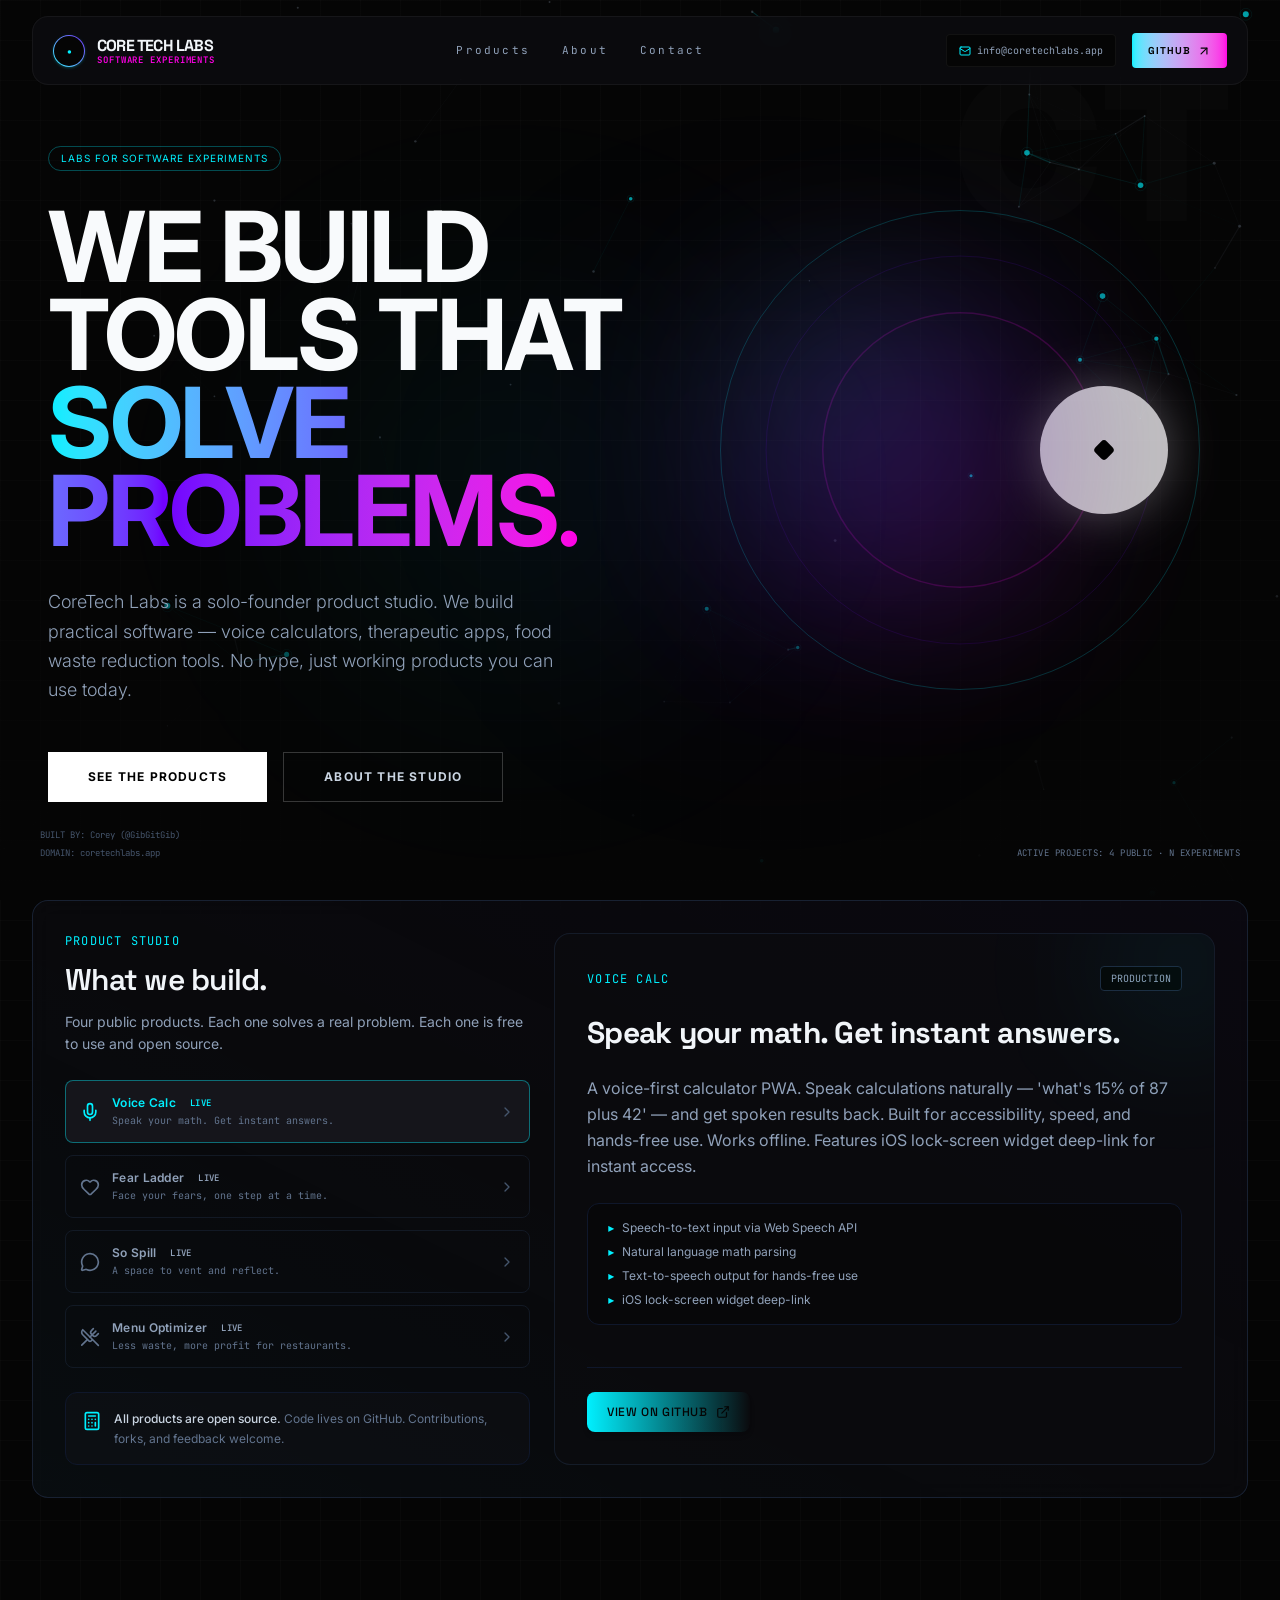
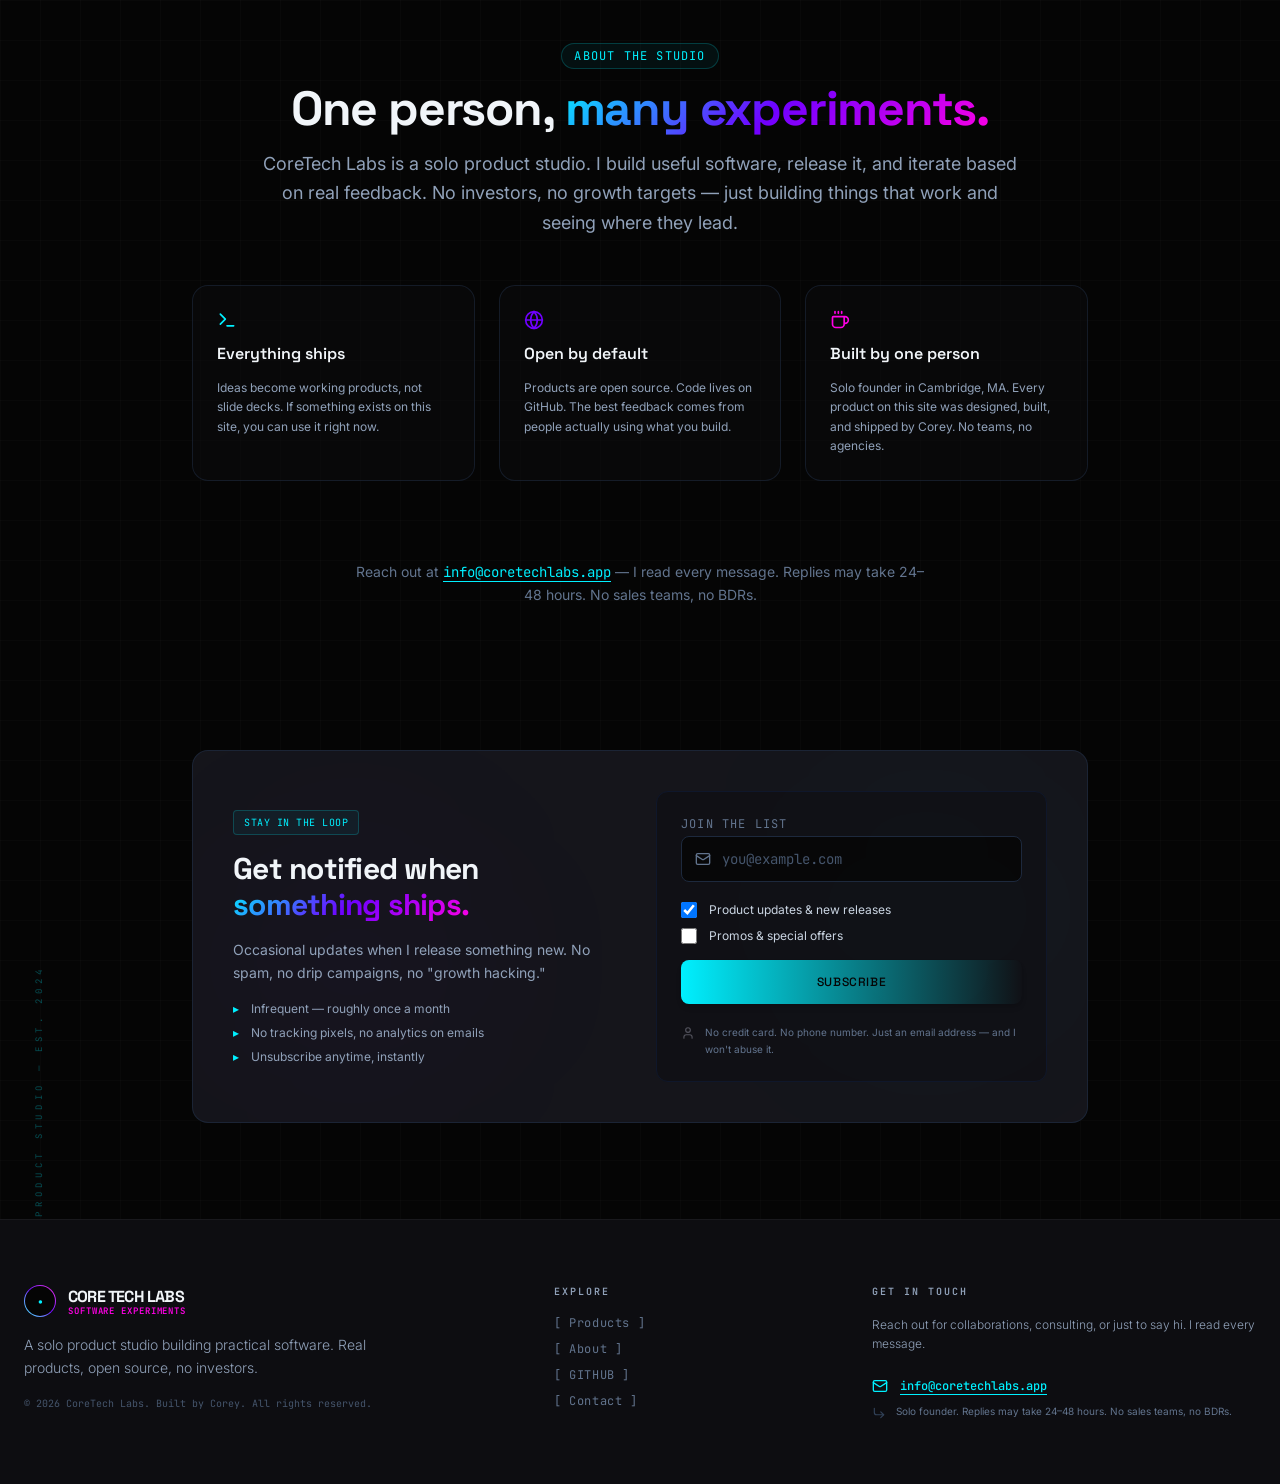
==== commit cb9988da: "feat: wire newsletter to Substack (coretechlabs.substack.com)" ====
--- a/docs/index.html
+++ b/docs/index.html
@@ -4,7 +4,7 @@
     <meta charset="UTF-8" />
     <meta name="viewport" content="width=device-width, initial-scale=1.0" />
     <title>CoreTech Labs — Software Experiments</title>
-    <script type="module" crossorigin src="./assets/index-BcNLCwlm.js"></script>
+    <script type="module" crossorigin src="./assets/index-JZx7uLuP.js"></script>
     <link rel="stylesheet" crossorigin href="./assets/index-nkybrc4g.css">
   </head>
   <body>
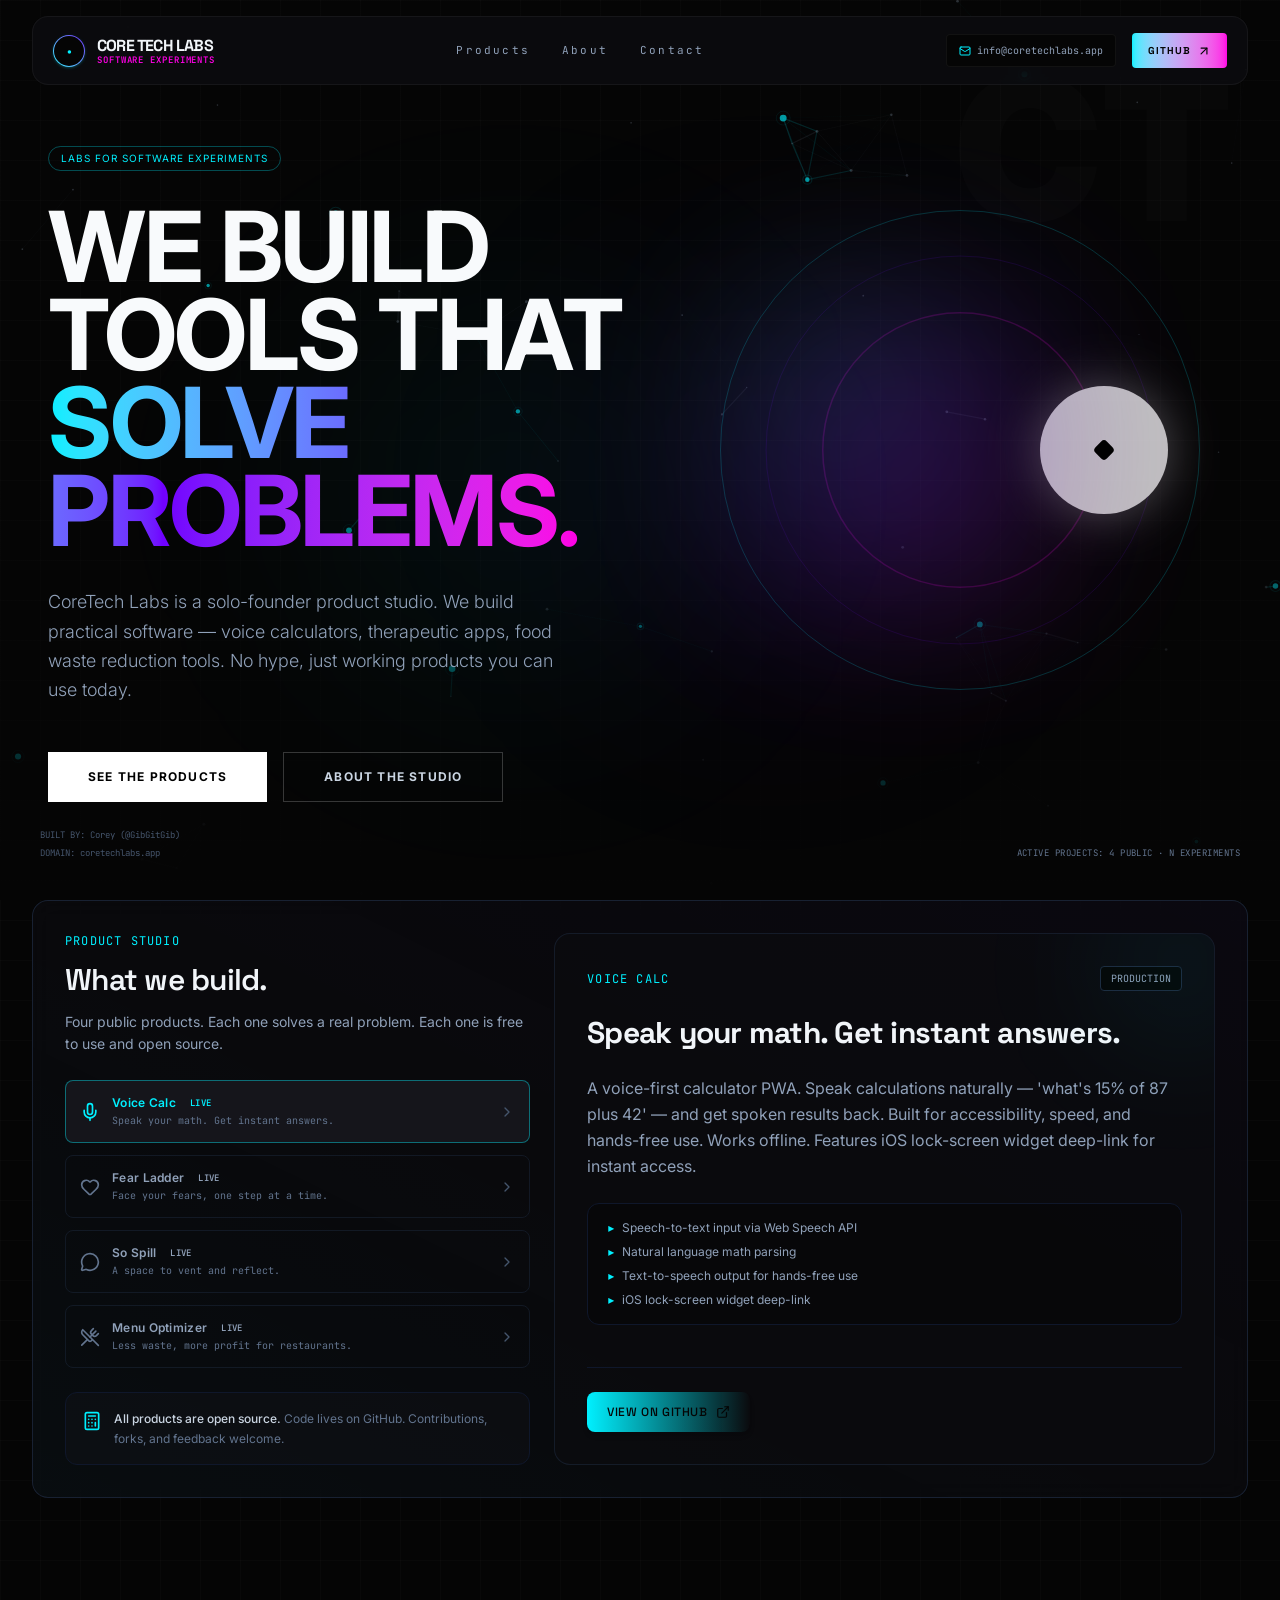
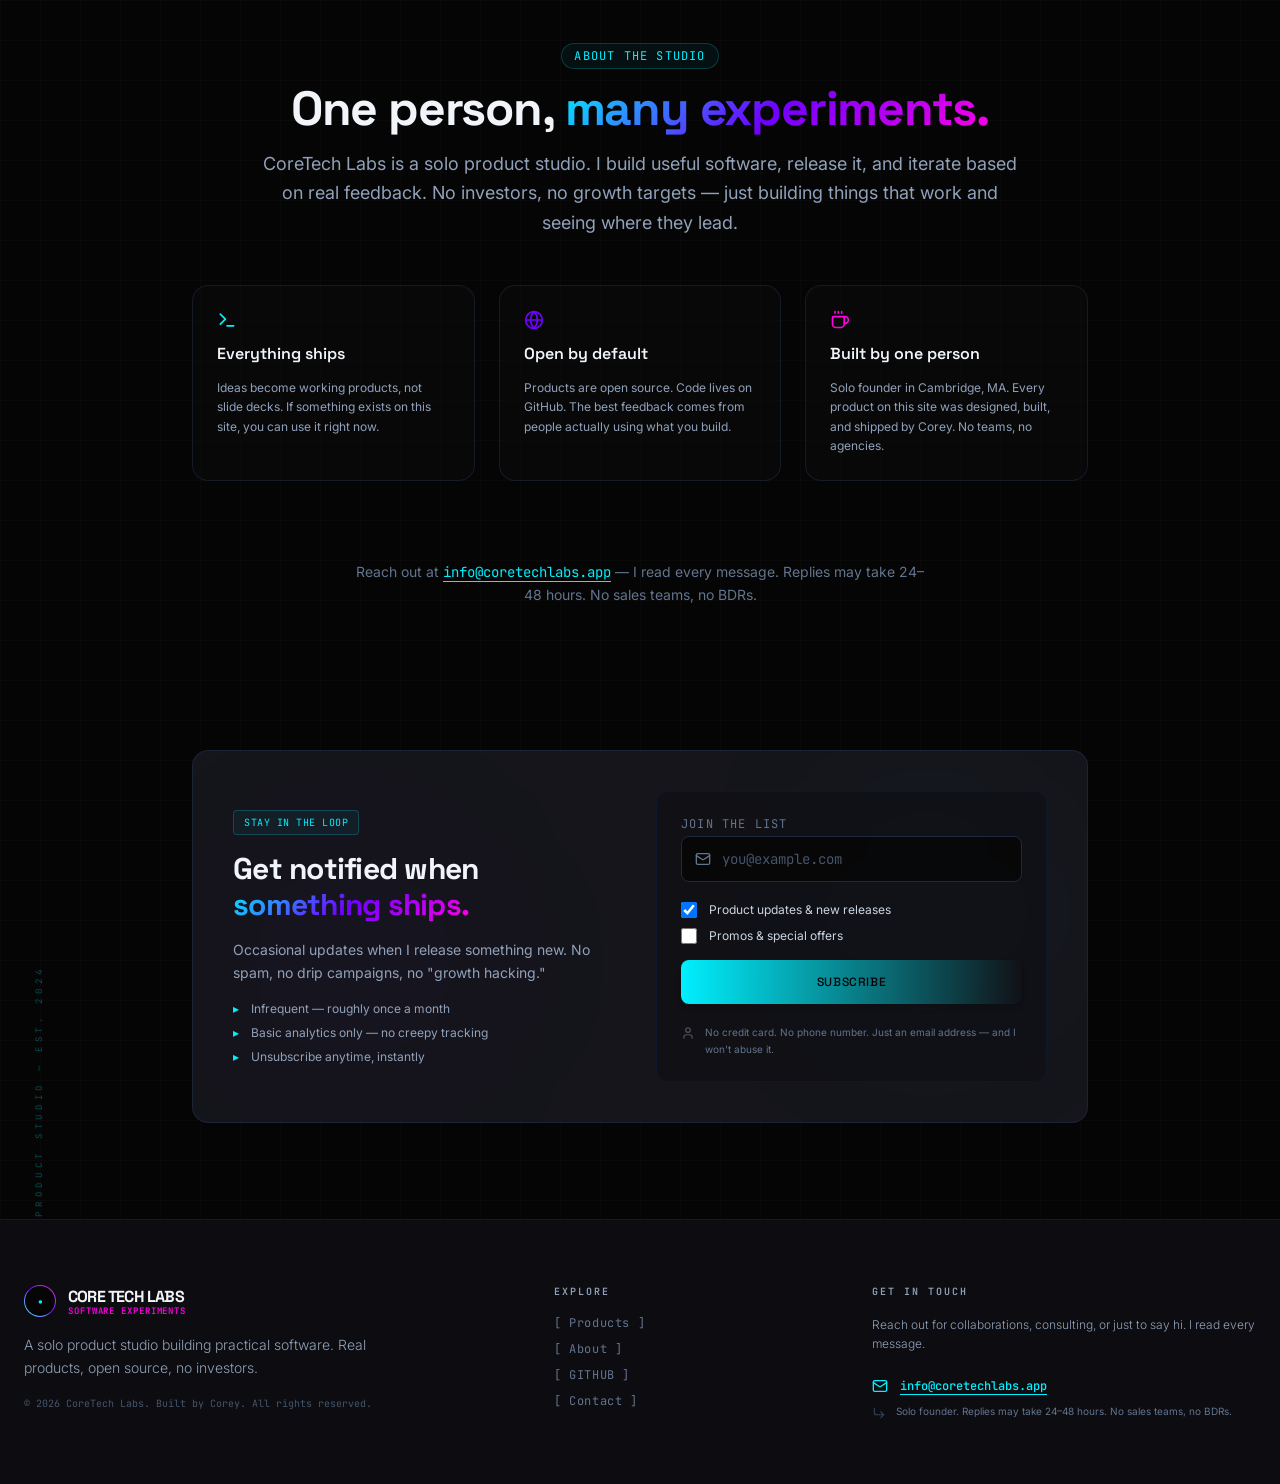
==== commit a5b8f8e7: "tweak: honest Substack tracking language" ====
--- a/docs/index.html
+++ b/docs/index.html
@@ -4,7 +4,7 @@
     <meta charset="UTF-8" />
     <meta name="viewport" content="width=device-width, initial-scale=1.0" />
     <title>CoreTech Labs — Software Experiments</title>
-    <script type="module" crossorigin src="./assets/index-JZx7uLuP.js"></script>
+    <script type="module" crossorigin src="./assets/index-oQWSyP-R.js"></script>
     <link rel="stylesheet" crossorigin href="./assets/index-nkybrc4g.css">
   </head>
   <body>
